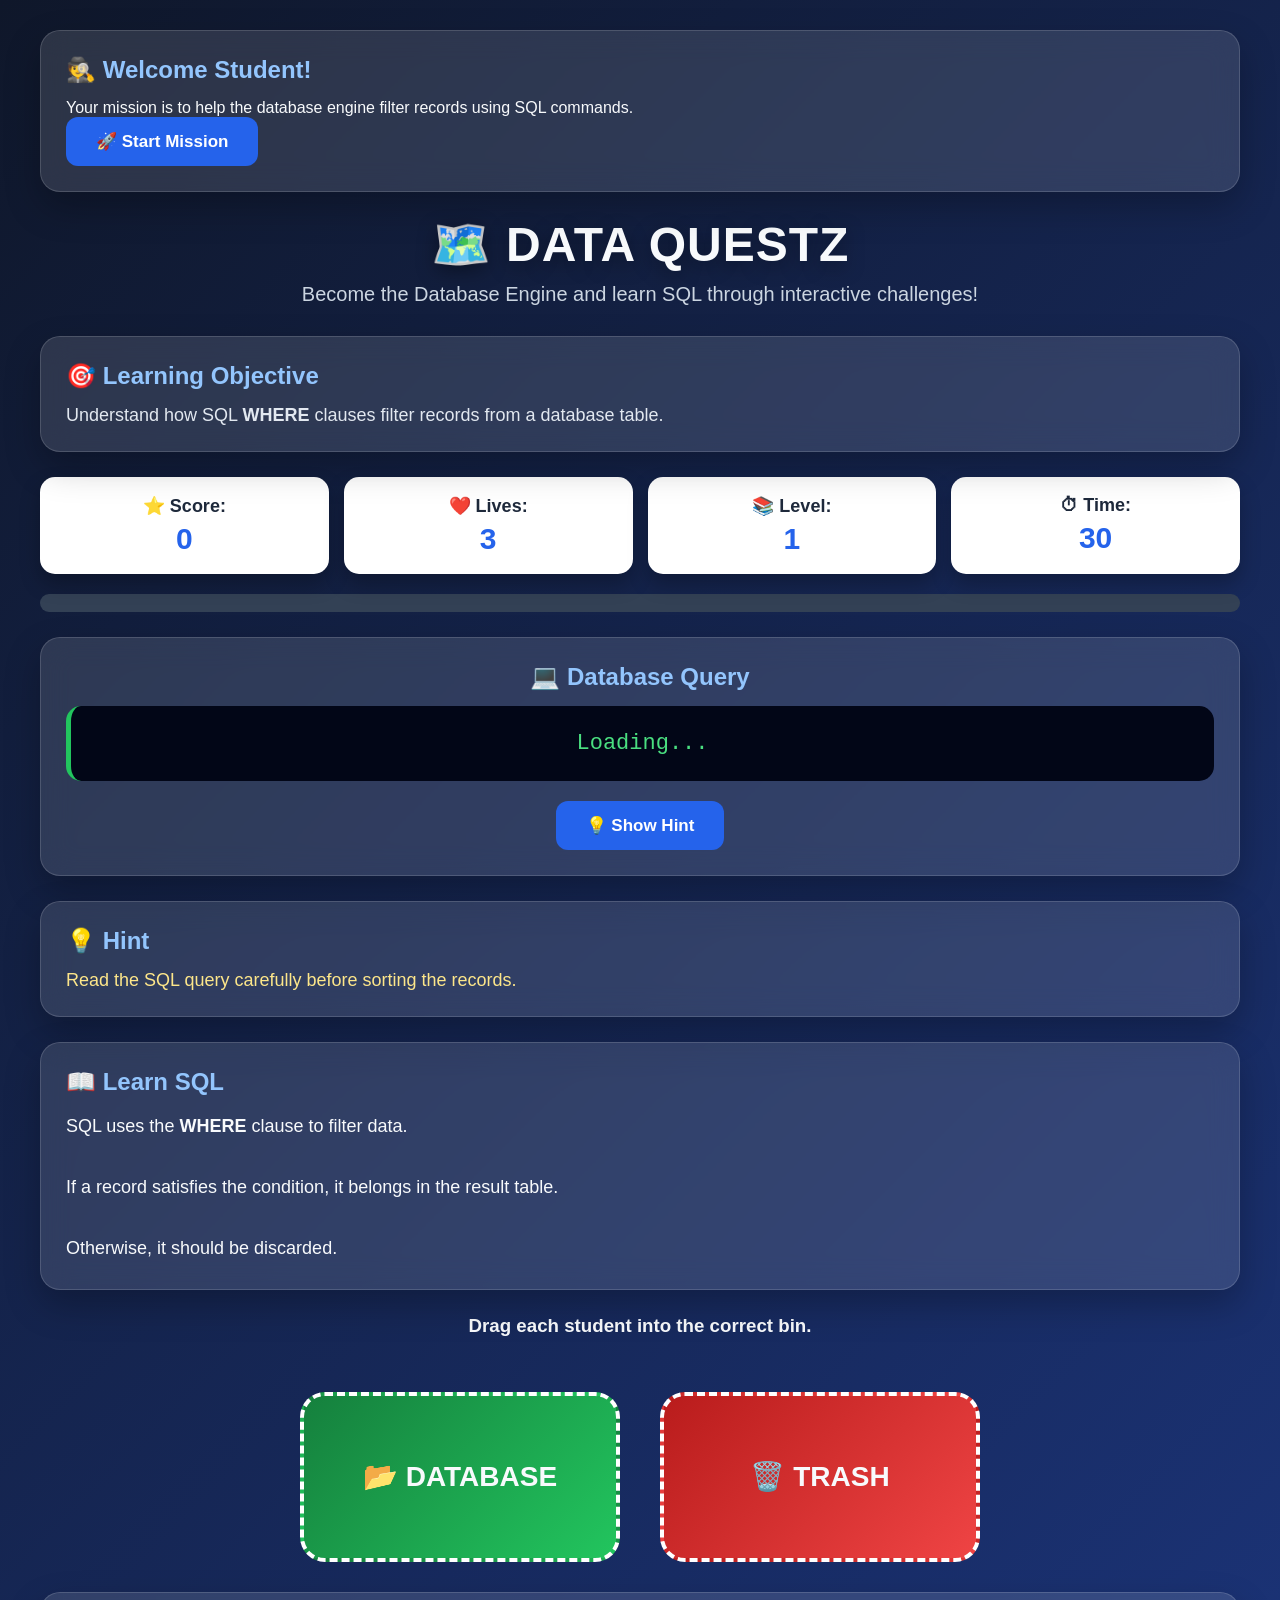
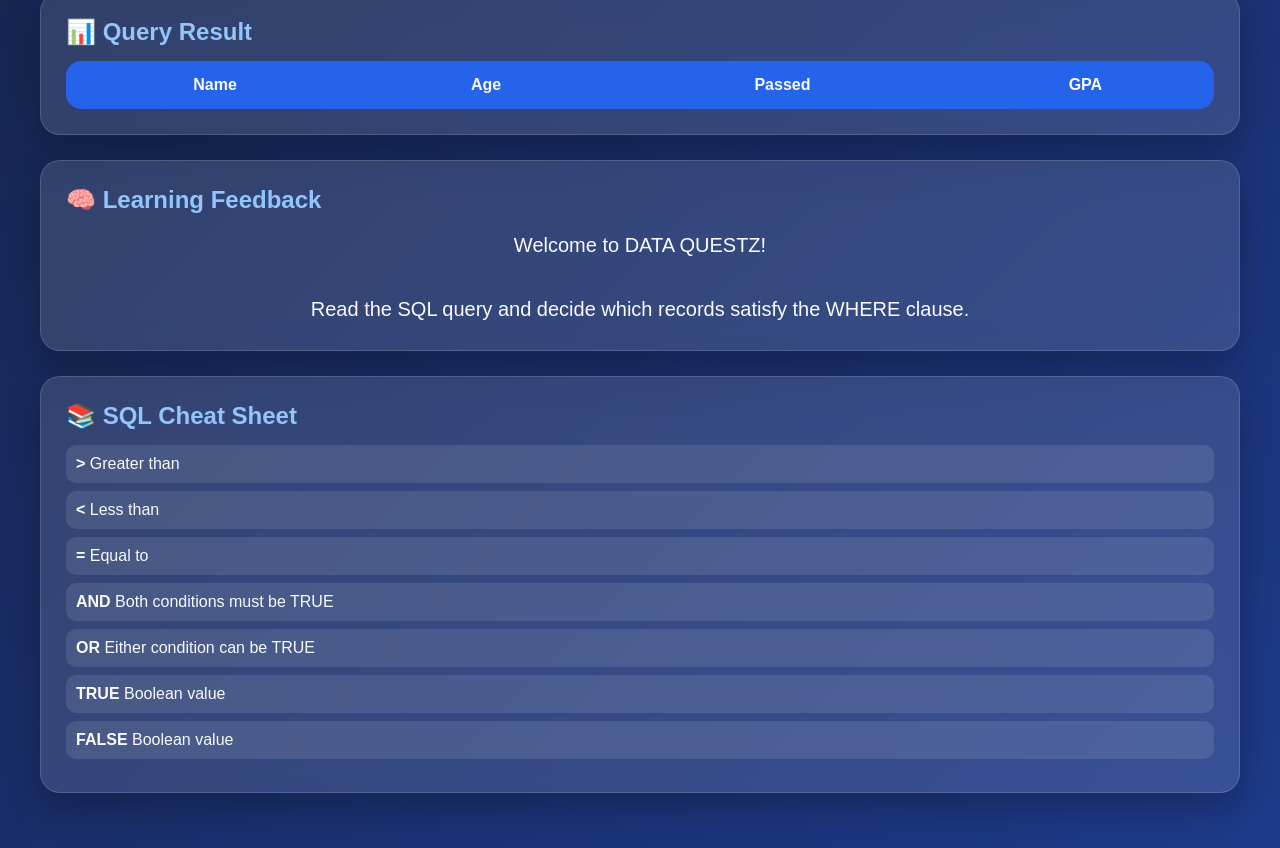
==== index.html @ f9537a40 "Initial commit - DATA QUESTZ" ====
<!DOCTYPE html>
<html lang="en">

<head>

    <meta charset="UTF-8">
    <meta name="viewport" content="width=device-width, initial-scale=1.0">

    <title>DATA QUESTZ</title>

    <link rel="stylesheet" href="style.css">

</head>

<body>

<div class="game-container">

    <section class="start-screen" id="start-screen">

    <h2>🕵️ Welcome Student!</h2>

    <p>
        Your mission is to help the database engine
        filter records using SQL commands.
    </p>

    <button id="start-btn">
        🚀 Start Mission
    </button>

</section>

    <!-- HEADER -->

    <header>

        <h1>🗺️ DATA QUESTZ</h1>

        <p>
            Become the Database Engine and learn SQL through interactive challenges!
        </p>

    </header>


    <!-- LEARNING OBJECTIVE -->

    <section class="objective">

        <h2>🎯 Learning Objective</h2>

        <p>
            Understand how SQL <strong>WHERE</strong> clauses filter records from a database table.
        </p>

    </section>


    <!-- STATUS BAR -->

    <div class="status-bar">

        <div>
            ⭐ Score:
            <span id="score">0</span>
        </div>

        <div>
            ❤️ Lives:
            <span id="lives">3</span>
        </div>

        <div>
            📚 Level:
            <span id="level">1</span>
        </div>

        <div>
            ⏱ Time:
            <span id="timer">30</span>
        </div>

    </div>


    <!-- PROGRESS BAR -->

    <div class="progress">

        <div id="progress-bar"></div>

    </div>


    <!-- SQL MISSION -->

    <section class="mission">

        <h2>💻 Database Query</h2>

        <div id="query">

            Loading...

        </div>

        <button id="hint-btn">

            💡 Show Hint

        </button>

    </section>


    <!-- HINT PANEL -->

    <section class="hint-panel">

        <h2>💡 Hint</h2>

        <div id="hint-text">

            Read the SQL query carefully before sorting the records.

        </div>

    </section>


    <!-- LEARNING PANEL -->

    <section class="learning-panel">

        <h2>📖 Learn SQL</h2>

        <div id="lesson">

            SQL uses the <strong>WHERE</strong> clause to filter data.

            <br><br>

            If a record satisfies the condition, it belongs in the result table.

            <br><br>

            Otherwise, it should be discarded.

        </div>

    </section>


    <!-- CARD AREA -->

    <h3 class="instruction">

        Drag each student into the correct bin.

    </h3>

    <div id="cards" class="cards">

    </div>


    <!-- DROP BINS -->

    <div class="bins">

        <div class="bin database" id="database">

            📂 DATABASE

        </div>

        <div class="bin trash" id="trash">

            🗑️ TRASH

        </div>

    </div>


    <!-- RESULT TABLE -->

    <section class="result-panel">

        <h2>📊 Query Result</h2>

        <table id="result-table">

            <thead>

                <tr>

                    <th>Name</th>

                    <th>Age</th>

                    <th>Passed</th>

                    <th>GPA</th>

                </tr>

            </thead>

            <tbody>

            </tbody>

        </table>

    </section>


    <!-- LEARNING FEEDBACK -->

    <section class="feedback-panel">

        <h2>🧠 Learning Feedback</h2>

        <div id="message">

            Welcome to DATA QUESTZ!

            <br><br>

            Read the SQL query and decide which records satisfy the WHERE clause.

        </div>

    </section>


    <!-- SQL CHEAT SHEET -->

    <section class="cheatsheet">

        <h2>📚 SQL Cheat Sheet</h2>

        <ul>

            <li><strong>></strong> Greater than</li>

            <li><strong><</strong> Less than</li>

            <li><strong>=</strong> Equal to</li>

            <li><strong>AND</strong> Both conditions must be TRUE</li>

            <li><strong>OR</strong> Either condition can be TRUE</li>

            <li><strong>TRUE</strong> Boolean value</li>

            <li><strong>FALSE</strong> Boolean value</li>

        </ul>

    </section>


    <!-- NEXT LEVEL BUTTON -->

    <button id="next-btn">

        ▶ Next Mission

    </button>

    <!-- RESTART BUTTON -->

    <button id="restart-btn">

    🔄 Restart Game

</button>

</div>


<script src="data.js"></script>
<script src="questions.js"></script>
<script src="script.js"></script>

</body>

</html>
---- style.css ----
/* ===================================
   DATA QUESTZ - COMPETITION EDITION
=================================== */


/* ---------- VARIABLES ---------- */

:root{

    --bg-dark:#0f172a;
    --bg-blue:#1e3a8a;

    --primary:#2563eb;
    --secondary:#22c55e;
    --danger:#ef4444;

    --card:#ffffff;

    --text-dark:#1e293b;
    --text-light:#f8fafc;

    --glass:rgba(255,255,255,0.12);

}



/* ---------- RESET ---------- */


*{

    margin:0;
    padding:0;
    box-sizing:border-box;
    font-family:"Segoe UI",Arial,sans-serif;

}



body{


    min-height:100vh;

    background:

    linear-gradient(
        135deg,
        var(--bg-dark),
        var(--bg-blue)
    );


    color:var(--text-light);

    padding:30px;


}



/* ---------- MAIN CONTAINER ---------- */


.game-container{


    max-width:1200px;

    margin:auto;

}



/* ---------- HEADER ---------- */


header{


    text-align:center;

    margin-bottom:30px;


}


header h1{


    font-size:48px;

    letter-spacing:1px;

    text-shadow:

    0 5px 20px rgba(0,0,0,.4);


}



header p{


    color:#cbd5e1;

    font-size:20px;

    margin-top:10px;


}



/* ---------- GENERAL SECTION ---------- */


section{


    background:var(--glass);

    backdrop-filter:blur(15px);

    border:

    1px solid rgba(255,255,255,.15);


    border-radius:20px;

    padding:25px;

    margin-bottom:25px;


    box-shadow:

    0 15px 35px rgba(0,0,0,.25);


}



section h2{


    margin-bottom:15px;

    color:#93c5fd;


}



/* ---------- OBJECTIVE ---------- */


.objective p{


    font-size:18px;

    color:#e2e8f0;


}



/* ---------- STATUS ---------- */


.status-bar{


    display:grid;

    grid-template-columns:

    repeat(4,1fr);


    gap:15px;

    margin-bottom:20px;


}



.status-bar div{


    background:white;

    color:var(--text-dark);

    padding:18px;

    border-radius:15px;

    text-align:center;

    font-weight:bold;

    font-size:18px;


    box-shadow:

    0 10px 20px rgba(0,0,0,.25);


}



.status-bar span{


    display:block;

    font-size:30px;

    color:var(--primary);

    margin-top:5px;


}



/* ---------- PROGRESS BAR ---------- */


.progress{


    height:18px;

    background:#334155;

    border-radius:20px;

    overflow:hidden;

    margin-bottom:25px;


}



#progress-bar{


    height:100%;

    width:0%;

    background:

    linear-gradient(
        90deg,
        #22c55e,
        #4ade80
    );


    transition:.5s;


}



/* ---------- SQL QUERY ---------- */


.mission{


    text-align:center;


}



#query{


    background:#020617;


    padding:25px;


    border-radius:15px;


    font-family:

    "Courier New",
    monospace;


    font-size:22px;


    color:#4ade80;


    border-left:

    5px solid var(--secondary);


    margin-bottom:20px;


    animation:appear .5s;


}



/* ---------- BUTTONS ---------- */


button{


    border:none;

    padding:14px 30px;

    border-radius:12px;

    cursor:pointer;

    font-size:17px;

    font-weight:bold;


    background:var(--primary);

    color:white;


    transition:.3s;


}



button:hover{


    transform:translateY(-3px);

    box-shadow:

    0 10px 20px rgba(0,0,0,.3);


}



/* ---------- HINT ---------- */


#hint-text{


    color:#fde68a;

    font-size:18px;


}



/* ---------- LEARNING PANEL ---------- */


#lesson{


    line-height:1.7;

    font-size:18px;


}



/* ---------- CARDS ---------- */


.instruction{


    text-align:center;

    margin:20px;


}



.cards{


    display:flex;

    justify-content:center;

    flex-wrap:wrap;

    gap:20px;

    margin-bottom:35px;


}



.card{


    width:220px;

    background:white;

    color:var(--text-dark);


    padding:25px;


    border-radius:20px;


    cursor:grab;


    transition:.3s;


    box-shadow:

    0 15px 25px rgba(0,0,0,.25);


}



.card:hover{


    transform:

    translateY(-10px)
    scale(1.03);


}



.card h3{


    color:var(--primary);

    margin-bottom:15px;


}



.card p{


    margin:8px 0;


}



.dragging{


    opacity:.5;


}



/* ---------- DROP ZONES ---------- */


.bins{


    display:flex;

    justify-content:center;

    gap:40px;

    margin-bottom:30px;


}



.bin{


    width:320px;

    height:170px;


    border-radius:25px;


    display:flex;

    align-items:center;

    justify-content:center;


    font-size:28px;

    font-weight:bold;


    border:

    4px dashed white;


    transition:.3s;


}



.database{


    background:

    linear-gradient(
        135deg,
        #15803d,
        #22c55e
    );


}



.trash{


    background:

    linear-gradient(
        135deg,
        #b91c1c,
        #ef4444
    );


}



.bin:hover{


    transform:scale(1.05);

}



/* ---------- RESULT TABLE ---------- */


table{


    width:100%;

    border-collapse:collapse;

    overflow:hidden;

    border-radius:15px;


}



th{


    background:#2563eb;

    padding:15px;


}



td{


    background:white;

    color:#111827;

    padding:12px;

    text-align:center;


}



tr:nth-child(even) td{


    background:#e2e8f0;


}



/* ---------- FEEDBACK ---------- */


#message{


    text-align:center;

    font-size:20px;

    line-height:1.6;


}



/* ---------- CHEAT SHEET ---------- */


.cheatsheet ul{


    list-style:none;


}



.cheatsheet li{


    background:rgba(255,255,255,.1);

    padding:10px;

    margin:8px 0;

    border-radius:10px;


}



/* ---------- NEXT BUTTON ---------- */


#next-btn{


    display:block;

    margin:30px auto;


}



/* ---------- ANIMATION ---------- */


@keyframes appear{


    from{

        opacity:0;

        transform:translateY(-20px);

    }


    to{

        opacity:1;

        transform:translateY(0);

    }


}



/* ---------- MOBILE ---------- */


@media(max-width:800px){


.status-bar{

    grid-template-columns:1fr 1fr;

}


.bins{

    flex-direction:column;

    align-items:center;

}


.bin{

    width:90%;

}

/* START SCREEN */

.start-screen{

    text-align:center;

    padding:40px;

}


.start-screen p{

    font-size:20px;

    line-height:1.6;

    margin-bottom:25px;

}



#start-btn{

    background:#22c55e;

    font-size:22px;

    padding:18px 50px;

}



#restart-btn{

    display:none;

    margin:20px auto;

    background:#ef4444;

}


}
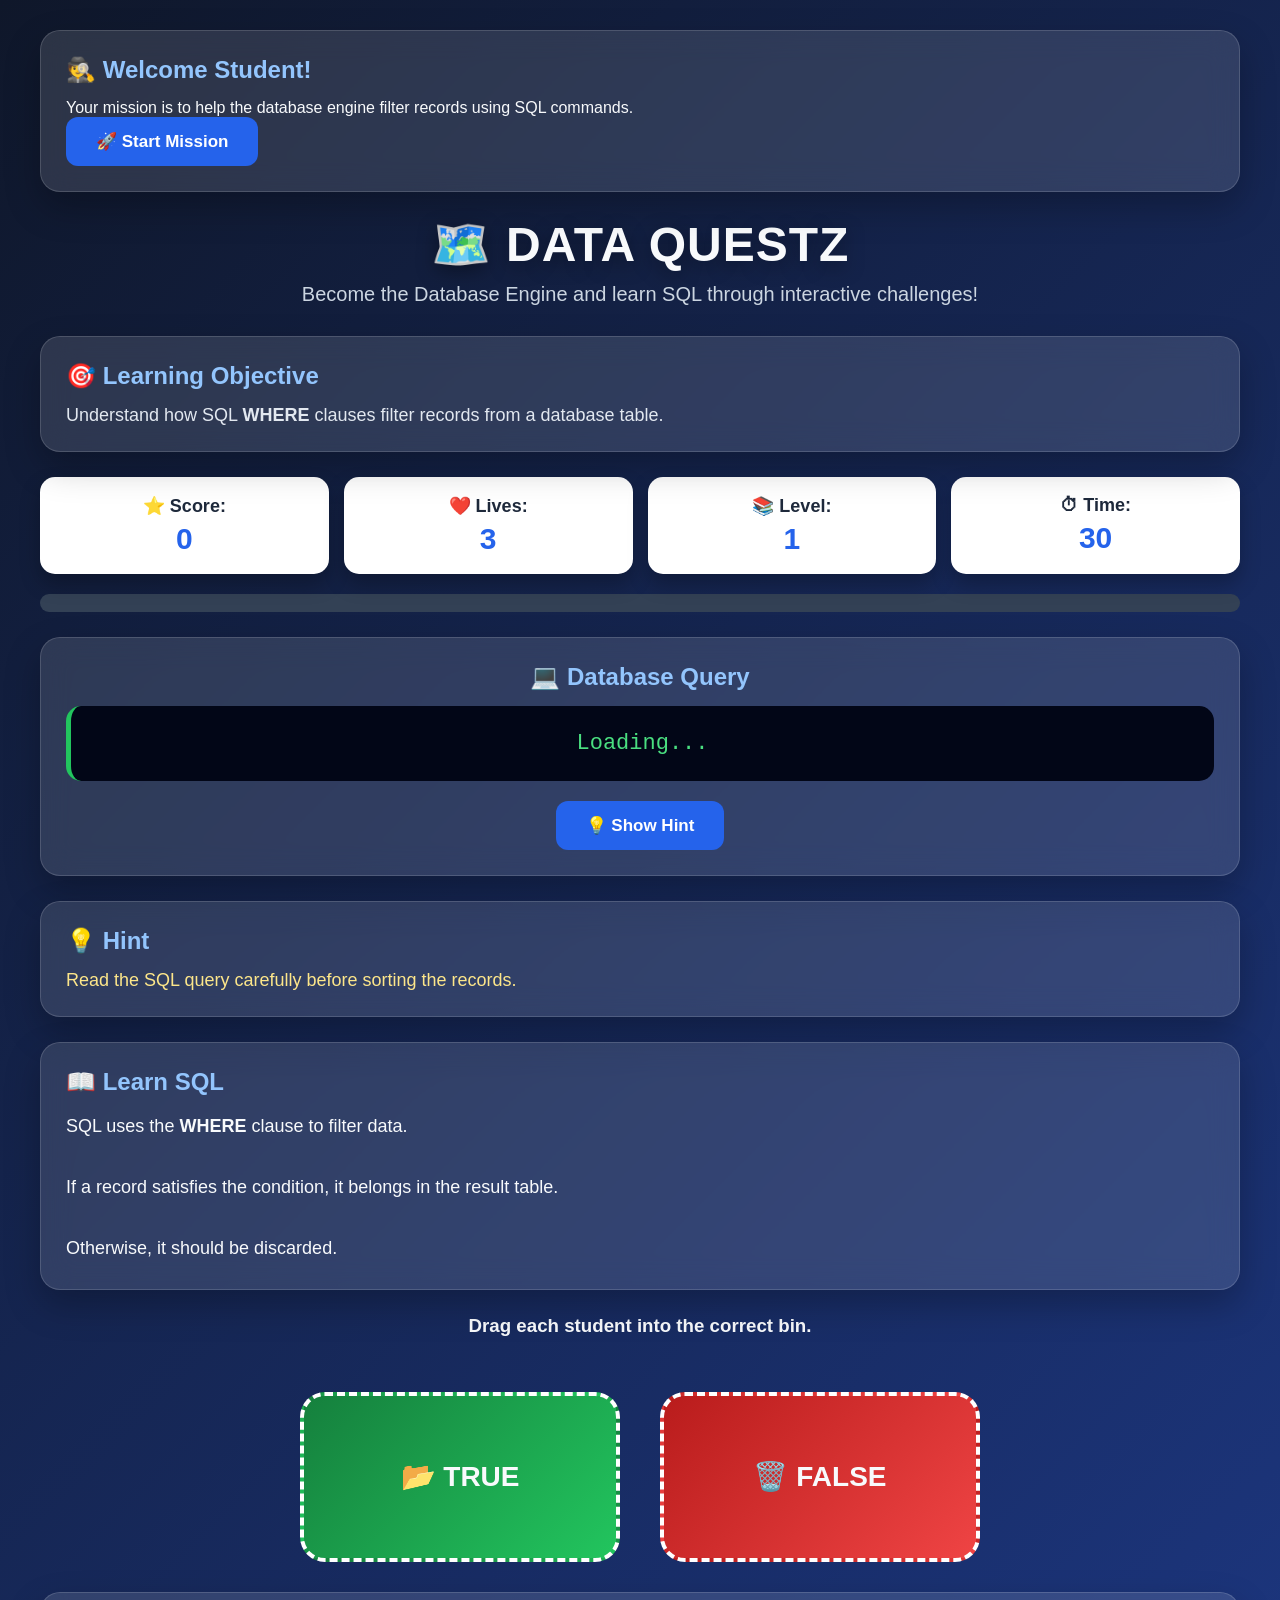
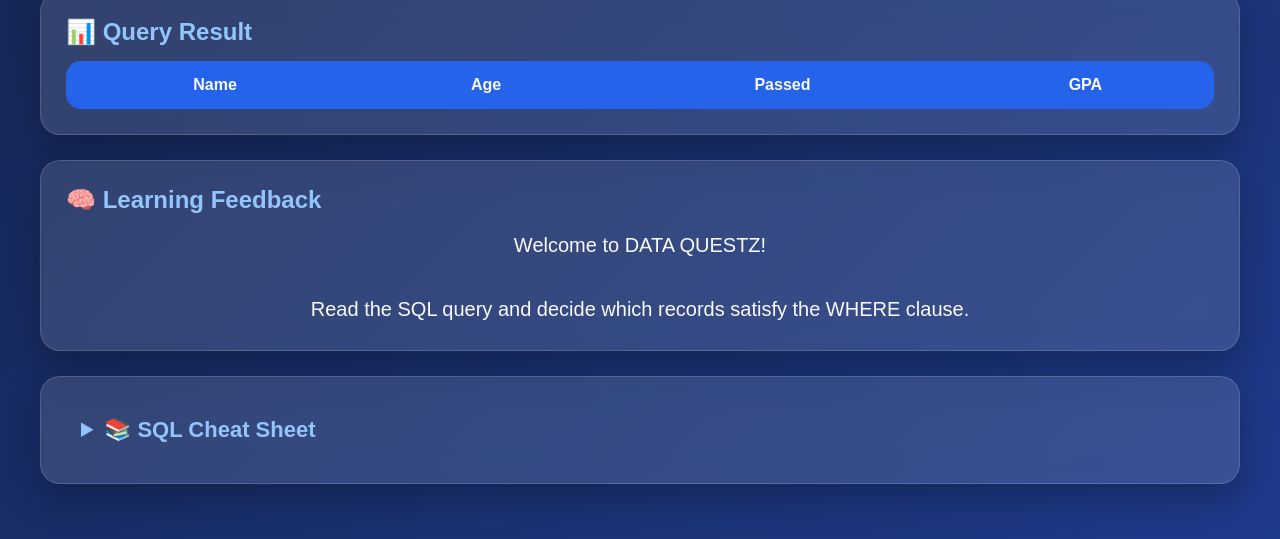
==== commit 94ea287d: "OK CHANGE" ====
--- a/index.html
+++ b/index.html
@@ -171,13 +171,13 @@
 
         <div class="bin database" id="database">
 
-            📂 DATABASE
+            📂 TRUE
 
         </div>
 
         <div class="bin trash" id="trash">
 
-            🗑️ TRASH
+            🗑️ FALSE
 
         </div>
 
@@ -238,29 +238,68 @@
 
     <!-- SQL CHEAT SHEET -->
 
-    <section class="cheatsheet">
-
-        <h2>📚 SQL Cheat Sheet</h2>
-
-        <ul>
-
-            <li><strong>></strong> Greater than</li>
-
-            <li><strong><</strong> Less than</li>
-
-            <li><strong>=</strong> Equal to</li>
-
-            <li><strong>AND</strong> Both conditions must be TRUE</li>
-
-            <li><strong>OR</strong> Either condition can be TRUE</li>
-
-            <li><strong>TRUE</strong> Boolean value</li>
-
-            <li><strong>FALSE</strong> Boolean value</li>
-
-        </ul>
-
-    </section>
+<section class="cheatsheet">
+
+    <details class="cheat-dropdown">
+
+        <summary>
+            📚 SQL Cheat Sheet
+        </summary>
+
+        <div class="cheat-content">
+
+            <h3>Comparison Operators</h3>
+
+            <ul>
+
+                <li><strong>></strong> Greater than</li>
+
+                <li><strong><</strong> Less than</li>
+
+                <li><strong>=</strong> Equal to</li>
+
+                <li><strong>>=</strong> Greater than or equal</li>
+
+                <li><strong><=</strong> Less than or equal</li>
+
+            </ul>
+
+            <h3>Logical Operators</h3>
+
+            <ul>
+
+                <li><strong>AND</strong> Both conditions must be TRUE</li>
+
+                <li><strong>OR</strong> Either condition can be TRUE</li>
+
+                <li><strong>NOT</strong> Reverses a condition</li>
+
+            </ul>
+
+            <h3>Boolean Values</h3>
+
+            <ul>
+
+                <li><strong>TRUE</strong> Condition is satisfied</li>
+
+                <li><strong>FALSE</strong> Condition is not satisfied</li>
+
+            </ul>
+
+            <h3>Example</h3>
+
+            <pre>
+SELECT *
+FROM Students
+WHERE Age > 20
+AND Passed = TRUE;
+            </pre>
+
+        </div>
+
+    </details>
+
+</section>
 
 
     <!-- NEXT LEVEL BUTTON -->
--- a/style.css
+++ b/style.css
@@ -695,42 +695,55 @@
 /* ---------- CHEAT SHEET ---------- */
 
 
-.cheatsheet ul{
-
+.cheat-dropdown summary{
+
+    cursor:pointer;
+
+    font-size:22px;
+
+    font-weight:bold;
+
+    color:#93c5fd;
+
+    padding:15px;
+
+}
+
+
+
+.cheat-content{
+
+    margin-top:15px;
+
+}
+
+
+
+.cheat-content li{
 
     list-style:none;
 
-
-}
-
-
-
-.cheatsheet li{
-
-
     background:rgba(255,255,255,.1);
 
-    padding:10px;
+    padding:12px;
 
     margin:8px 0;
 
     border-radius:10px;
 
-
-}
-
-
-
-/* ---------- NEXT BUTTON ---------- */
-
-
-#next-btn{
-
-
-    display:block;
-
-    margin:30px auto;
-
+}
+
+
+
+pre{
+
+    background:#020617;
+
+    padding:15px;
+
+    border-radius:12px;
+
+    color:#4ade80;
 
 }
 
@@ -837,5 +850,59 @@
 
 }
 
-
+/* ---------- CHEAT SHEET DROPDOWN ---------- */
+
+.cheatsheet details {
+    border-radius: 12px;
+    transition: background 0.3s ease;
+}
+
+.cheatsheet summary {
+    font-size: 24px;
+    font-weight: bold;
+    color: #93c5fd;
+    cursor: pointer;
+    list-style: none; /* Removes default arrow */
+    display: flex;
+    justify-content: space-between;
+    align-items: center;
+    user-select: none;
+}
+
+/* Custom dropdown indicator */
+.cheatsheet summary::-webkit-details-marker {
+    display: none;
+}
+
+.cheatsheet summary::after {
+    content: "▼";
+    font-size: 16px;
+    color: #93c5fd;
+    transition: transform 0.3s ease;
+}
+
+/* Rotate arrow when open */
+.cheatsheet details[open] summary::after {
+    transform: rotate(-180deg);
+}
+
+.cheatsheet ul {
+    list-style: none;
+    margin-top: 15px;
+    padding-top: 10px;
+    border-top: 1px solid rgba(255, 255, 255, 0.15);
+}
+
+.cheatsheet li {
+    background: rgba(255, 255, 255, .1);
+    padding: 12px 15px;
+    margin: 8px 0;
+    border-radius: 10px;
+    font-size: 16px;
+    transition: background 0.2s ease;
+}
+
+.cheatsheet li:hover {
+    background: rgba(255, 255, 255, 0.2);
+}
 }
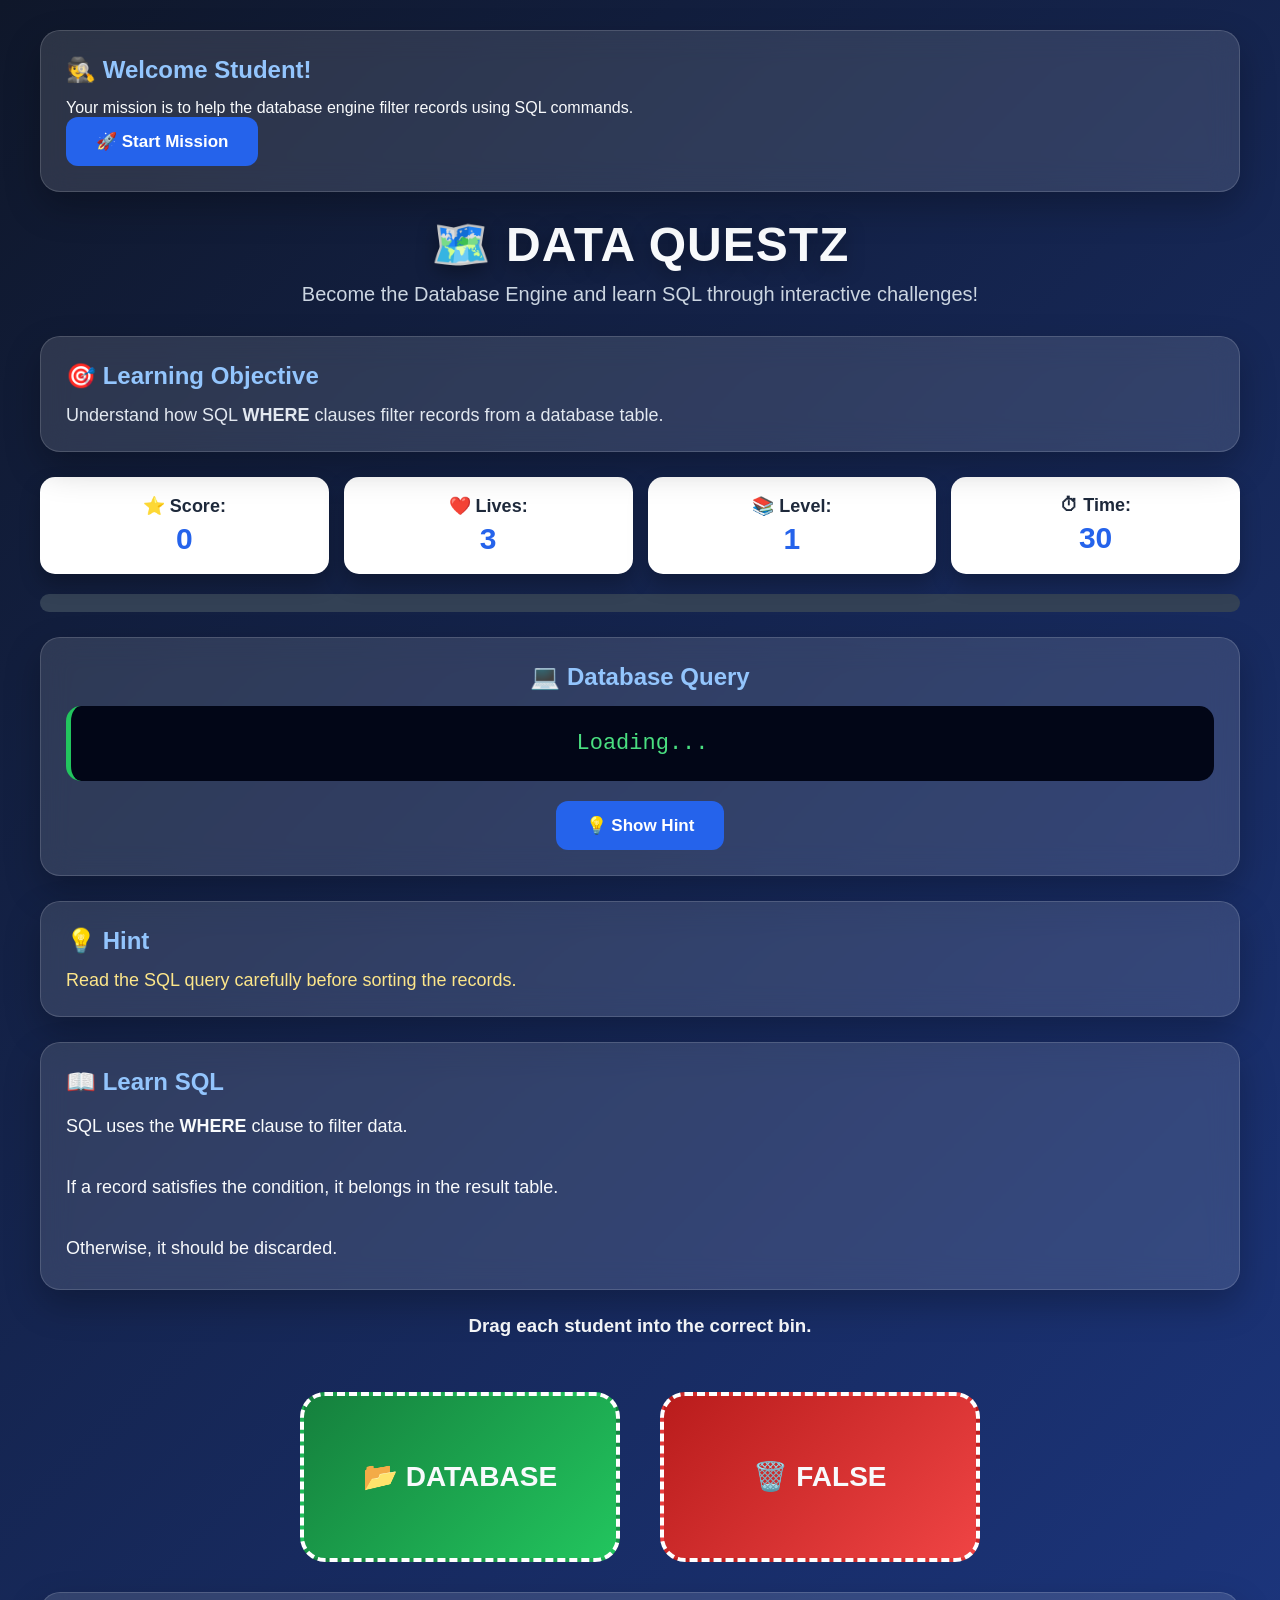
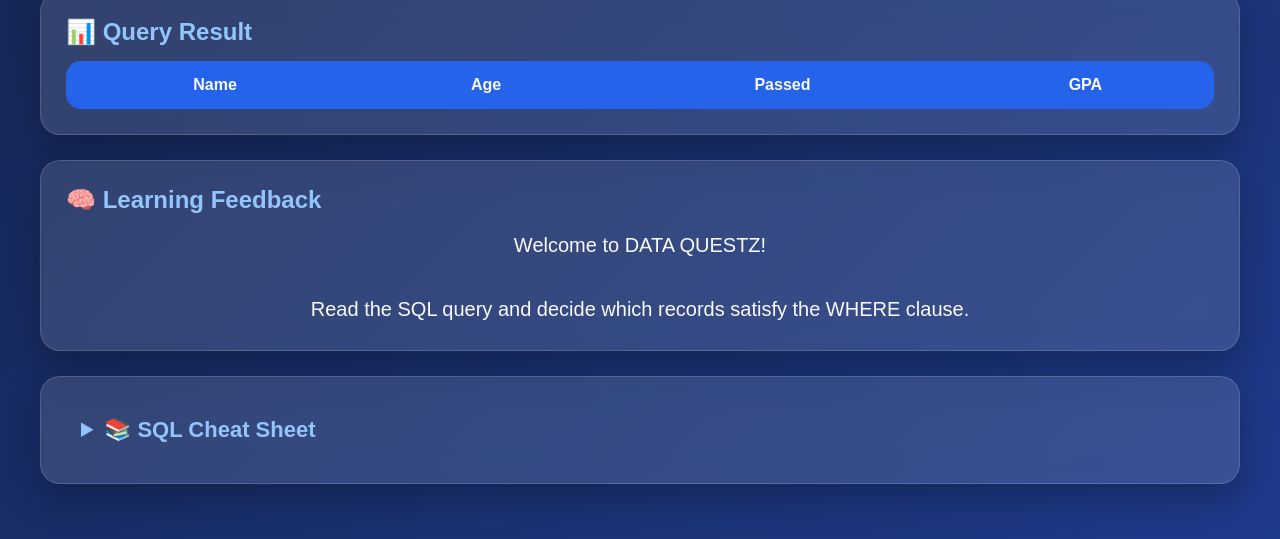
==== commit f864fc61: "Minor change" ====
--- a/index.html
+++ b/index.html
@@ -171,7 +171,7 @@
 
         <div class="bin database" id="database">
 
-            📂 TRUE
+            📂 DATABASE
 
         </div>
 
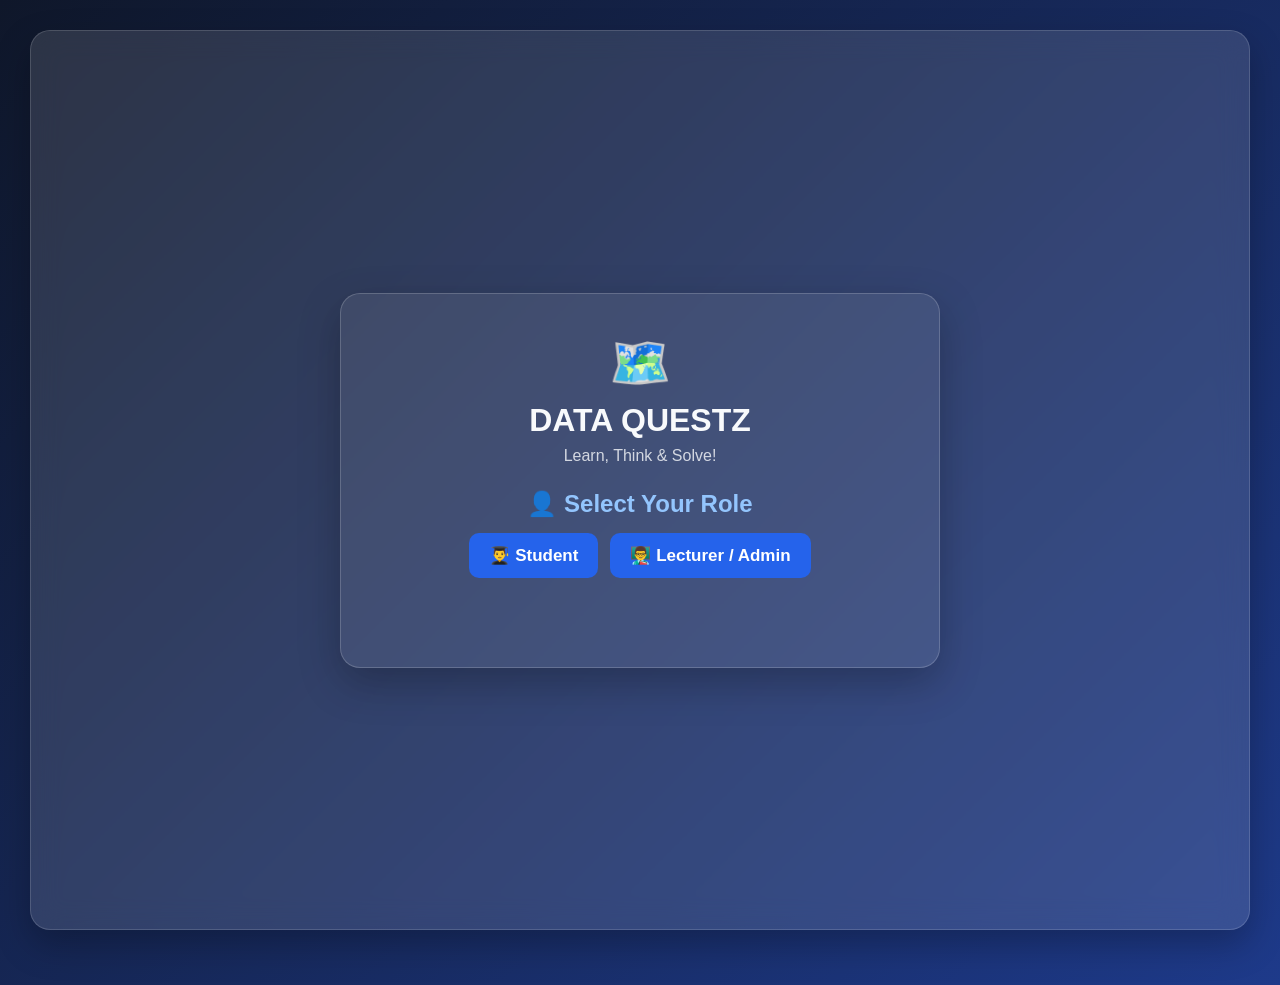
==== commit 7668e1f6: ""Message Commit Updated"" ====
--- a/index.html
+++ b/index.html
@@ -4,326 +4,990 @@
 <head>
 
     <meta charset="UTF-8">
-    <meta name="viewport" content="width=device-width, initial-scale=1.0">
+
+    <meta
+        name="viewport"
+        content="width=device-width, initial-scale=1.0"
+    >
 
     <title>DATA QUESTZ</title>
 
-    <link rel="stylesheet" href="style.css">
+    <link
+        rel="stylesheet"
+        href="style.css"
+    >
 
 </head>
 
+
 <body>
 
-<div class="game-container">
-
-    <section class="start-screen" id="start-screen">
-
-    <h2>🕵️ Welcome Student!</h2>
-
-    <p>
-        Your mission is to help the database engine
-        filter records using SQL commands.
-    </p>
-
-    <button id="start-btn">
-        🚀 Start Mission
-    </button>
-
-</section>
-
-    <!-- HEADER -->
-
-    <header>
-
-        <h1>🗺️ DATA QUESTZ</h1>
-
-        <p>
-            Become the Database Engine and learn SQL through interactive challenges!
-        </p>
-
-    </header>
-
-
-    <!-- LEARNING OBJECTIVE -->
-
-    <section class="objective">
-
-        <h2>🎯 Learning Objective</h2>
-
-        <p>
-            Understand how SQL <strong>WHERE</strong> clauses filter records from a database table.
-        </p>
-
-    </section>
-
-
-    <!-- STATUS BAR -->
-
-    <div class="status-bar">
-
-        <div>
-            ⭐ Score:
-            <span id="score">0</span>
+    <div class="game-container">
+
+
+        <!-- =====================================================
+             START SCREEN
+        ====================================================== -->
+
+        <section
+            class="start-screen"
+            id="start-screen"
+        >
+
+            <h2>
+                🕵️ Welcome Student!
+            </h2>
+
+            <p>
+                Your mission is to solve challenges
+                by dragging answers into the correct zone.
+            </p>
+
+            <div class="start-buttons">
+
+                <button
+                    id="start-btn"
+                    type="button"
+                >
+                    🚀 Start Mission
+                </button>
+
+
+                <!-- Kept temporarily for script.js compatibility -->
+
+                <button
+                    id="add-question-btn"
+                    class="add-question-btn"
+                    type="button"
+                    style="display: none;"
+                >
+                    ➕ Create Question
+                </button>
+
+
+                <!-- Kept temporarily for script.js compatibility -->
+
+                <button
+                    id="manage-question-btn"
+                    class="manage-question-btn"
+                    type="button"
+                    style="display: none;"
+                >
+                    🗂️ Manage Questions
+                </button>
+
+
+                <button
+                    id="logout-btn"
+                    class="logout-btn"
+                    type="button"
+                >
+                    🚪 Logout
+                </button>
+
+            </div>
+
+        </section>
+
+
+
+        <!-- =====================================================
+             DATA QUESTZ INTRO
+        ====================================================== -->
+
+        <header class="intro-header">
+
+            <h1>
+                🗺️ DATA QUESTZ
+            </h1>
+
+            <p>
+                Learn, think and solve challenges
+                through interactive drag-and-drop missions.
+            </p>
+
+        </header>
+
+
+
+        <!-- =====================================================
+             LEARNING OBJECTIVE
+        ====================================================== -->
+
+        <section class="objective">
+
+            <h2>
+                🎯 Learning Objective
+            </h2>
+
+            <p id="objective-text">
+                Understand concepts by identifying
+                the correct answers through
+                interactive challenges.
+            </p>
+
+        </section>
+
+
+
+        <!-- =====================================================
+             HOW TO PLAY
+        ====================================================== -->
+
+        <section
+            class="how-to-play"
+            id="how-to-play"
+        >
+
+            <h2>
+                ❓ How to Play
+            </h2>
+
+            <ul>
+
+                <li>
+                    🎯 Drag the answer into the correct zone.
+                </li>
+
+                <li>
+                    🟢 Green = correct answer.
+                </li>
+
+                <li>
+                    🔴 Red = incorrect answer.
+                </li>
+
+                <li>
+                    💡 Use hints when you need help.
+                </li>
+
+            </ul>
+
+        </section>
+
+
+
+        <!-- =====================================================
+             GAME INTERFACE
+        ====================================================== -->
+
+        <main
+            id="game-interface"
+            class="game-interface"
+        >
+
+
+            <!-- =================================================
+                 STATUS BAR
+            ================================================== -->
+
+            <div class="status-bar">
+
+                <div>
+                    ⭐ Score:
+                    <span id="score">0</span>
+                </div>
+
+                <div>
+                    ❤️ Lives:
+                    <span id="lives">3</span>
+                </div>
+
+                <div>
+                    📚 Level:
+                    <span id="level">1</span>
+                </div>
+
+                <div>
+                    ⏱ Time:
+                    <span id="timer">30</span>
+                </div>
+
+            </div>
+
+
+
+            <!-- =================================================
+                 PROGRESS
+            ================================================== -->
+
+            <div class="progress">
+
+                <div id="progress-bar"></div>
+
+            </div>
+
+
+
+            <!-- =================================================
+                 QUESTION
+            ================================================== -->
+
+            <section class="mission">
+
+                <h2>
+                    ❓ Question
+                </h2>
+
+                <div id="query">
+                    Start the mission to begin.
+                </div>
+
+                <div
+                    id="question-image-display"
+                    class="question-image-display"
+                ></div>
+
+            </section>
+
+
+
+            <!-- =================================================
+                 HINT
+            ================================================== -->
+
+            <section
+                class="hint-box"
+                id="hint-panel"
+            >
+
+                <h2 id="hint-title">
+                    💡 Need Help?
+                </h2>
+
+                <p id="hint-instruction">
+                    Press the hint button when you need help.
+                </p>
+
+                <div
+                    id="hint-text"
+                    style="display: none;"
+                >
+                    Drag an answer into the correct zone.
+                </div>
+
+                <button
+                    id="hint-btn"
+                    type="button"
+                >
+                    💡 Show Hint
+                </button>
+
+            </section>
+
+
+
+            <!-- =================================================
+                 LEARNING
+            ================================================== -->
+
+            <section class="learning-panel">
+
+                <h2>
+                    📖 Learn
+                </h2>
+
+                <div id="lesson">
+                    Read the question carefully
+                    and think before answering.
+                </div>
+
+            </section>
+
+
+
+            <!-- =================================================
+                 ANSWER INSTRUCTION
+            ================================================== -->
+
+            <h3
+                class="instruction"
+                id="answer-instruction"
+            >
+                Drag each answer into the correct zone.
+            </h3>
+
+
+
+            <!-- =================================================
+                 ANSWER CARDS
+            ================================================== -->
+
+            <div
+                id="cards"
+                class="cards"
+            ></div>
+
+
+
+            <!-- =================================================
+                 DROP ZONES
+            ================================================== -->
+
+            <div class="bins">
+
+                <div
+                    class="bin database"
+                    id="database"
+                >
+                    🟢 CORRECT
+                </div>
+
+                <div
+                    class="bin trash"
+                    id="trash"
+                >
+                    🔴 WRONG
+                </div>
+
+            </div>
+
+
+
+            <!-- =================================================
+                 SQL RESULT TABLE
+            ================================================== -->
+
+            <section
+                class="result-panel"
+                id="result-panel"
+            >
+
+                <h2>
+                    📊 Query Result
+                </h2>
+
+                <table id="result-table">
+
+                    <thead>
+
+                        <tr>
+
+                            <th>Name</th>
+                            <th>Age</th>
+                            <th>Passed</th>
+                            <th>GPA</th>
+
+                        </tr>
+
+                    </thead>
+
+                    <tbody></tbody>
+
+                </table>
+
+            </section>
+
+
+
+            <!-- =================================================
+                 FEEDBACK
+            ================================================== -->
+
+            <section
+                class="feedback-panel"
+                id="feedback-panel"
+            >
+
+                <h2>
+                    🧠 Learning Feedback
+                </h2>
+
+                <div id="message">
+                    Welcome to DATA QUESTZ!
+                </div>
+
+            </section>
+
+
+            <!-- =================================================
+                 CHEAT SHEET
+            ================================================== -->
+
+            <details class="cheatsheet">
+
+                <summary>
+                    📚 Quick Reference
+                </summary>
+
+
+                <h3>
+                    Comparison Operators
+                </h3>
+
+                <div class="cheat-item">
+                    <strong>&gt;</strong>
+                    Greater than
+                </div>
+
+                <div class="cheat-item">
+                    <strong>&lt;</strong>
+                    Less than
+                </div>
+
+                <div class="cheat-item">
+                    <strong>=</strong>
+                    Equal to
+                </div>
+
+                <div class="cheat-item">
+                    <strong>&gt;=</strong>
+                    Greater than or equal
+                </div>
+
+                <div class="cheat-item">
+                    <strong>&lt;=</strong>
+                    Less than or equal
+                </div>
+
+
+                <h3>
+                    Logical Operators
+                </h3>
+
+                <div class="cheat-item">
+                    <strong>AND</strong>
+                    Both conditions must be TRUE
+                </div>
+
+                <div class="cheat-item">
+                    <strong>OR</strong>
+                    Either condition can be TRUE
+                </div>
+
+                <div class="cheat-item">
+                    <strong>NOT</strong>
+                    Reverses a condition
+                </div>
+
+
+                <h3>
+                    Boolean Values
+                </h3>
+
+                <div class="cheat-item">
+                    <strong>TRUE</strong>
+                    Condition is satisfied
+                </div>
+
+                <div class="cheat-item">
+                    <strong>FALSE</strong>
+                    Condition is not satisfied
+                </div>
+
+
+                <h3>
+                    Example
+                </h3>
+
+                <div class="sql-example">
+
+                    SELECT *<br>
+                    FROM Students<br>
+                    WHERE Age &gt; 20<br>
+                    AND Passed = TRUE;
+
+                </div>
+
+            </details>
+
+
+
+            <!-- =================================================
+                 NEXT MISSION
+            ================================================== -->
+
+            <button
+                id="next-btn"
+                type="button"
+            >
+                ▶ Next Mission
+            </button>
+
+
+
+            <!-- =================================================
+                 RESTART GAME
+            ================================================== -->
+
+            <button
+                id="restart-btn"
+                type="button"
+            >
+                🔄 Restart Game
+            </button>
+
+        </main>
+
+
+
+        <!-- =====================================================
+             FINISH GAME SCREEN
+        ====================================================== -->
+
+        <section
+            id="finish-screen"
+            class="finish-screen"
+        >
+
+            <div class="finish-content">
+
+                <div class="finish-trophy">
+                    🏆
+                </div>
+
+                <h2>
+                    DATA QUESTZ MASTER!
+                </h2>
+
+                <p class="finish-message">
+                    Congratulations! You completed all missions.
+                </p>
+
+
+                <div class="finish-stat">
+
+                    <span class="finish-stat-label">
+                        🎯 Final Score
+                    </span>
+
+                    <strong id="final-score">
+                        0
+                    </strong>
+
+                </div>
+
+
+                <div class="finish-stat">
+
+                    <span class="finish-stat-label">
+                        📚 Missions Completed
+                    </span>
+
+                    <strong id="missions-completed">
+                        0 / 0
+                    </strong>
+
+                </div>
+
+
+                <div class="finish-performance">
+
+                    <p>
+                        ⭐ Your Performance
+                    </p>
+
+                    <div id="performance-stars">
+                        ⭐⭐⭐⭐⭐
+                    </div>
+
+                </div>
+
+
+                <div class="finish-buttons">
+
+                    <button
+                        id="finish-play-again-btn"
+                        type="button"
+                    >
+                        🔄 Play Again
+                    </button>
+
+                    <button
+                        id="finish-main-menu-btn"
+                        type="button"
+                    >
+                        🏠 Main Menu
+                    </button>
+
+                </div>
+
+            </div>
+
+        </section>
+
+
+
+        <!-- =====================================================
+             CREATE QUESTION MODAL
+        ====================================================== -->
+
+        <div
+            id="question-modal"
+            class="question-modal"
+        >
+
+            <div class="question-creator">
+
+
+                <button
+                    id="close-question-btn"
+                    class="close-question-btn"
+                    type="button"
+                >
+                    ✕
+                </button>
+
+
+                <div class="creator-header">
+
+                    <h2>
+                        ➕ Create New Question
+                    </h2>
+
+                    <p>
+                        Build your own interactive
+                        DATA QUESTZ challenge.
+                    </p>
+
+                </div>
+
+
+
+                <!-- QUESTION -->
+
+                <div class="creator-section">
+
+                    <label for="question-text">
+                        ❓ Question
+                    </label>
+
+                    <textarea
+                        id="question-text"
+                        placeholder="What is in your mind?"
+                    ></textarea>
+
+                </div>
+
+
+
+                <!-- ANSWER MODE -->
+
+                <div class="creator-section">
+
+                    <label for="answer-mode">
+                        🎮 Answer Mode
+                    </label>
+
+                    <select id="answer-mode">
+
+                        <option value="single">
+                            One Correct Answer
+                        </option>
+
+                        <option value="multiple">
+                            Multiple Correct Answers
+                        </option>
+
+                        <option value="true-false">
+                            True / False
+                        </option>
+
+                    </select>
+
+                    <p class="field-description">
+                        Students will always answer
+                        by dragging the answer cards.
+                    </p>
+
+                </div>
+
+
+
+                <!-- ANSWER BUILDER -->
+
+                <div
+                    id="answer-builder"
+                    class="answer-section"
+                >
+
+                    <div class="section-title">
+
+                        <h3>
+                            📝 Answers
+                        </h3>
+
+                        <p id="answer-mode-description">
+                            Add as many answers as you want
+                            and mark one as correct.
+                        </p>
+
+                    </div>
+
+                    <div id="answer-list"></div>
+
+
+                    <button
+                        id="add-answer-btn"
+                        type="button"
+                        class="add-answer-btn"
+                    >
+                        ➕ Add Answer
+                    </button>
+
+                </div>
+
+
+
+                <!-- TRUE / FALSE -->
+
+                <div
+                    id="true-false-builder"
+                    class="answer-section hidden-section"
+                >
+
+                    <div class="section-title">
+
+                        <h3>
+                            ✅ Correct Answer
+                        </h3>
+
+                    </div>
+
+                    <div class="true-false-options">
+
+                        <label>
+
+                            <input
+                                type="radio"
+                                name="true-false-answer"
+                                value="true"
+                                checked
+                            >
+
+                            TRUE
+
+                        </label>
+
+
+                        <label>
+
+                            <input
+                                type="radio"
+                                name="true-false-answer"
+                                value="false"
+                            >
+
+                            FALSE
+
+                        </label>
+
+                    </div>
+
+                </div>
+
+
+
+                <!-- IMAGE -->
+
+                <div class="creator-section">
+
+                    <label for="question-image">
+                        🖼️ Add Image
+                    </label>
+
+                    <p class="field-description">
+                        Optional. Add an image to your question.
+                    </p>
+
+                    <div class="file-upload">
+
+                        <input
+                            type="file"
+                            id="question-image"
+                            accept="image/*"
+                        >
+
+                        <label for="question-image">
+                            📁 Choose Image
+                        </label>
+
+                    </div>
+
+                    <div
+                        id="image-preview"
+                        class="image-preview"
+                    ></div>
+
+                </div>
+
+
+
+                <!-- HINT -->
+
+                <div class="creator-section">
+
+                    <label for="question-hint">
+                        💡 Hint
+                    </label>
+
+                    <textarea
+                        id="question-hint"
+                        placeholder="Give students a helpful hint..."
+                    ></textarea>
+
+                </div>
+
+
+
+                <!-- EXPLANATION -->
+
+                <div class="creator-section">
+
+                    <label for="question-explanation">
+                        🧠 Explanation
+                    </label>
+
+                    <textarea
+                        id="question-explanation"
+                        placeholder="Explain why the answer is correct..."
+                    ></textarea>
+
+                </div>
+
+
+
+                <!-- BUTTONS -->
+
+                <div class="creator-buttons">
+
+                    <button
+                        id="cancel-question-btn"
+                        class="cancel-question-btn"
+                        type="button"
+                    >
+                        Cancel
+                    </button>
+
+                    <button
+                        id="save-question-btn"
+                        class="save-question-btn"
+                        type="button"
+                    >
+                        💾 Create Question
+                    </button>
+
+                </div>
+
+            </div>
+
         </div>
 
-        <div>
-            ❤️ Lives:
-            <span id="lives">3</span>
+
+
+        <!-- =====================================================
+             QUESTION MANAGER MODAL
+        ====================================================== -->
+
+        <div
+            id="question-manager-modal"
+            class="question-modal"
+        >
+
+            <div class="question-creator question-manager">
+
+
+                <button
+                    id="close-manager-btn"
+                    class="close-question-btn"
+                    type="button"
+                >
+                    ✕
+                </button>
+
+
+                <div class="creator-header">
+
+                    <h2>
+                        🗂️ Manage Questions
+                    </h2>
+
+                    <p>
+                        View and delete questions
+                        from DATA QUESTZ.
+                    </p>
+
+                </div>
+
+
+                <div
+                    id="question-manager-list"
+                    class="question-manager-list"
+                ></div>
+
+
+                <div class="creator-buttons">
+
+                    <button
+                        id="close-manager-bottom-btn"
+                        class="cancel-question-btn"
+                        type="button"
+                    >
+                        Close
+                    </button>
+
+                </div>
+
+            </div>
+
         </div>
 
-        <div>
-            📚 Level:
-            <span id="level">1</span>
+
+
+        <!-- =====================================================
+             DELETE CONFIRMATION
+        ====================================================== -->
+
+        <div
+            id="delete-confirmation"
+            class="delete-confirmation"
+        >
+
+            <div class="delete-confirmation-box">
+
+                <h2>
+                    ⚠️ Delete Question?
+                </h2>
+
+                <p id="delete-confirmation-text">
+                    Are you sure you want to delete
+                    this question?
+                </p>
+
+                <div class="delete-confirmation-buttons">
+
+                    <button
+                        id="cancel-delete-btn"
+                        class="cancel-delete-btn"
+                        type="button"
+                    >
+                        Cancel
+                    </button>
+
+                    <button
+                        id="confirm-delete-btn"
+                        class="confirm-delete-btn"
+                        type="button"
+                    >
+                        🗑️ Delete
+                    </button>
+
+                </div>
+
+            </div>
+
         </div>
 
-        <div>
-            ⏱ Time:
-            <span id="timer">30</span>
-        </div>
-
     </div>
 
 
-    <!-- PROGRESS BAR -->
-
-    <div class="progress">
-
-        <div id="progress-bar"></div>
-
-    </div>
-
-
-    <!-- SQL MISSION -->
-
-    <section class="mission">
-
-        <h2>💻 Database Query</h2>
-
-        <div id="query">
-
-            Loading...
-
-        </div>
-
-        <button id="hint-btn">
-
-            💡 Show Hint
-
-        </button>
-
-    </section>
-
-
-    <!-- HINT PANEL -->
-
-    <section class="hint-panel">
-
-        <h2>💡 Hint</h2>
-
-        <div id="hint-text">
-
-            Read the SQL query carefully before sorting the records.
-
-        </div>
-
-    </section>
-
-
-    <!-- LEARNING PANEL -->
-
-    <section class="learning-panel">
-
-        <h2>📖 Learn SQL</h2>
-
-        <div id="lesson">
-
-            SQL uses the <strong>WHERE</strong> clause to filter data.
-
-            <br><br>
-
-            If a record satisfies the condition, it belongs in the result table.
-
-            <br><br>
-
-            Otherwise, it should be discarded.
-
-        </div>
-
-    </section>
-
-
-    <!-- CARD AREA -->
-
-    <h3 class="instruction">
-
-        Drag each student into the correct bin.
-
-    </h3>
-
-    <div id="cards" class="cards">
-
-    </div>
-
-
-    <!-- DROP BINS -->
-
-    <div class="bins">
-
-        <div class="bin database" id="database">
-
-            📂 DATABASE
-
-        </div>
-
-        <div class="bin trash" id="trash">
-
-            🗑️ FALSE
-
-        </div>
-
-    </div>
-
-
-    <!-- RESULT TABLE -->
-
-    <section class="result-panel">
-
-        <h2>📊 Query Result</h2>
-
-        <table id="result-table">
-
-            <thead>
-
-                <tr>
-
-                    <th>Name</th>
-
-                    <th>Age</th>
-
-                    <th>Passed</th>
-
-                    <th>GPA</th>
-
-                </tr>
-
-            </thead>
-
-            <tbody>
-
-            </tbody>
-
-        </table>
-
-    </section>
-
-
-    <!-- LEARNING FEEDBACK -->
-
-    <section class="feedback-panel">
-
-        <h2>🧠 Learning Feedback</h2>
-
-        <div id="message">
-
-            Welcome to DATA QUESTZ!
-
-            <br><br>
-
-            Read the SQL query and decide which records satisfy the WHERE clause.
-
-        </div>
-
-    </section>
-
-
-    <!-- SQL CHEAT SHEET -->
-
-<section class="cheatsheet">
-
-    <details class="cheat-dropdown">
-
-        <summary>
-            📚 SQL Cheat Sheet
-        </summary>
-
-        <div class="cheat-content">
-
-            <h3>Comparison Operators</h3>
-
-            <ul>
-
-                <li><strong>></strong> Greater than</li>
-
-                <li><strong><</strong> Less than</li>
-
-                <li><strong>=</strong> Equal to</li>
-
-                <li><strong>>=</strong> Greater than or equal</li>
-
-                <li><strong><=</strong> Less than or equal</li>
-
-            </ul>
-
-            <h3>Logical Operators</h3>
-
-            <ul>
-
-                <li><strong>AND</strong> Both conditions must be TRUE</li>
-
-                <li><strong>OR</strong> Either condition can be TRUE</li>
-
-                <li><strong>NOT</strong> Reverses a condition</li>
-
-            </ul>
-
-            <h3>Boolean Values</h3>
-
-            <ul>
-
-                <li><strong>TRUE</strong> Condition is satisfied</li>
-
-                <li><strong>FALSE</strong> Condition is not satisfied</li>
-
-            </ul>
-
-            <h3>Example</h3>
-
-            <pre>
-SELECT *
-FROM Students
-WHERE Age > 20
-AND Passed = TRUE;
-            </pre>
-
-        </div>
-
-    </details>
-
-</section>
-
-
-    <!-- NEXT LEVEL BUTTON -->
-
-    <button id="next-btn">
-
-        ▶ Next Mission
-
-    </button>
-
-    <!-- RESTART BUTTON -->
-
-    <button id="restart-btn">
-
-    🔄 Restart Game
-
-</button>
-
-</div>
-
-
-<script src="data.js"></script>
-<script src="questions.js"></script>
-<script src="script.js"></script>
+
+    <!-- =========================================================
+         JAVASCRIPT
+    ========================================================== -->
+
+    <script src="questions.js"></script>
+    <script src="script.js"></script>
 
 </body>
 
--- a/style.css
+++ b/style.css
@@ -1,908 +1,2293 @@
-/* ===================================
-   DATA QUESTZ - COMPETITION EDITION
-=================================== */
-
-
-/* ---------- VARIABLES ---------- */
-
-:root{
-
-    --bg-dark:#0f172a;
-    --bg-blue:#1e3a8a;
-
-    --primary:#2563eb;
-    --secondary:#22c55e;
-    --danger:#ef4444;
-
-    --card:#ffffff;
-
-    --text-dark:#1e293b;
-    --text-light:#f8fafc;
-
-    --glass:rgba(255,255,255,0.12);
-
-}
-
-
-
-/* ---------- RESET ---------- */
-
-
-*{
-
-    margin:0;
-    padding:0;
-    box-sizing:border-box;
-    font-family:"Segoe UI",Arial,sans-serif;
-
-}
-
-
-
-body{
-
-
-    min-height:100vh;
-
-    background:
-
-    linear-gradient(
+/* =========================================================
+   DATA QUESTZ
+   CLEAN COMPETITION EDITION
+   ========================================================= */
+
+
+/* =========================================================
+   1. VARIABLES
+   ========================================================= */
+
+:root {
+    --bg-dark: #0f172a;
+    --bg-blue: #1e3a8a;
+
+    --primary: #2563eb;
+    --primary-hover: #1d4ed8;
+
+    --secondary: #22c55e;
+    --secondary-hover: #16a34a;
+
+    --danger: #ef4444;
+    --danger-hover: #dc2626;
+
+    --warning: #f59e0b;
+    --warning-hover: #d97706;
+
+    --purple: #8b5cf6;
+    --purple-hover: #7c3aed;
+
+    --card: #ffffff;
+
+    --text-dark: #1e293b;
+    --text-light: #f8fafc;
+    --text-muted: #cbd5e1;
+
+    --input-bg: #020617;
+
+    --glass: rgba(255, 255, 255, 0.12);
+    --glass-light: rgba(255, 255, 255, 0.07);
+    --glass-border: rgba(255, 255, 255, 0.15);
+
+    --radius-small: 10px;
+    --radius-medium: 15px;
+    --radius-large: 20px;
+    --radius-xl: 25px;
+
+    --shadow-card: 0 15px 25px rgba(0, 0, 0, 0.25);
+    --shadow-panel: 0 25px 70px rgba(0, 0, 0, 0.6);
+}
+
+
+/* =========================================================
+   2. RESET
+   ========================================================= */
+
+* {
+    margin: 0;
+    padding: 0;
+    box-sizing: border-box;
+    font-family: "Segoe UI", Arial, sans-serif;
+}
+
+html {
+    scroll-behavior: smooth;
+}
+
+body {
+    min-height: 100vh;
+    padding: 30px;
+    background: linear-gradient(
         135deg,
         var(--bg-dark),
         var(--bg-blue)
     );
-
-
-    color:var(--text-light);
-
-    padding:30px;
-
-
-}
-
-
-
-/* ---------- MAIN CONTAINER ---------- */
-
-
-.game-container{
-
-
-    max-width:1200px;
-
-    margin:auto;
-
-}
-
-
-
-/* ---------- HEADER ---------- */
-
-
-header{
-
-
-    text-align:center;
-
-    margin-bottom:30px;
-
-
-}
-
-
-header h1{
-
-
-    font-size:48px;
-
-    letter-spacing:1px;
-
-    text-shadow:
-
-    0 5px 20px rgba(0,0,0,.4);
-
-
-}
-
-
-
-header p{
-
-
-    color:#cbd5e1;
-
-    font-size:20px;
-
-    margin-top:10px;
-
-
-}
-
-
-
-/* ---------- GENERAL SECTION ---------- */
-
-
-section{
-
-
-    background:var(--glass);
-
-    backdrop-filter:blur(15px);
-
-    border:
-
-    1px solid rgba(255,255,255,.15);
-
-
-    border-radius:20px;
-
-    padding:25px;
-
-    margin-bottom:25px;
-
-
-    box-shadow:
-
-    0 15px 35px rgba(0,0,0,.25);
-
-
-}
-
-
-
-section h2{
-
-
-    margin-bottom:15px;
-
-    color:#93c5fd;
-
-
-}
-
-
-
-/* ---------- OBJECTIVE ---------- */
-
-
-.objective p{
-
-
-    font-size:18px;
-
-    color:#e2e8f0;
-
-
-}
-
-
-
-/* ---------- STATUS ---------- */
-
-
-.status-bar{
-
-
-    display:grid;
-
-    grid-template-columns:
-
-    repeat(4,1fr);
-
-
-    gap:15px;
-
-    margin-bottom:20px;
-
-
-}
-
-
-
-.status-bar div{
-
-
-    background:white;
-
-    color:var(--text-dark);
-
-    padding:18px;
-
-    border-radius:15px;
-
-    text-align:center;
-
-    font-weight:bold;
-
-    font-size:18px;
-
-
-    box-shadow:
-
-    0 10px 20px rgba(0,0,0,.25);
-
-
-}
-
-
-
-.status-bar span{
-
-
-    display:block;
-
-    font-size:30px;
-
-    color:var(--primary);
-
-    margin-top:5px;
-
-
-}
-
-
-
-/* ---------- PROGRESS BAR ---------- */
-
-
-.progress{
-
-
-    height:18px;
-
-    background:#334155;
-
-    border-radius:20px;
-
-    overflow:hidden;
-
-    margin-bottom:25px;
-
-
-}
-
-
-
-#progress-bar{
-
-
-    height:100%;
-
-    width:0%;
-
-    background:
-
-    linear-gradient(
+    color: var(--text-light);
+}
+
+
+/* =========================================================
+   3. MAIN CONTAINER
+   ========================================================= */
+
+.game-container {
+    width: 100%;
+    max-width: 1500px;
+    margin: 0 auto;
+}
+
+
+/* =========================================================
+   4. HEADER
+   ========================================================= */
+
+header {
+    margin-bottom: 30px;
+    text-align: center;
+}
+
+header h1 {
+    font-size: 48px;
+    letter-spacing: 1px;
+    text-shadow: 0 5px 20px rgba(0, 0, 0, 0.4);
+}
+
+header p {
+    margin-top: 10px;
+    color: var(--text-muted);
+    font-size: 20px;
+}
+
+
+/* =========================================================
+   5. GENERAL SECTIONS
+   ========================================================= */
+
+section {
+    margin-bottom: 25px;
+    padding: 25px;
+    background: var(--glass);
+    border: 1px solid var(--glass-border);
+    border-radius: var(--radius-large);
+    backdrop-filter: blur(15px);
+    box-shadow: 0 15px 35px rgba(0, 0, 0, 0.25);
+}
+
+section h2 {
+    margin-bottom: 15px;
+    color: #93c5fd;
+}
+
+
+/* =========================================================
+   6. OBJECTIVE
+   ========================================================= */
+
+.objective p {
+    color: #e2e8f0;
+    font-size: 18px;
+}
+
+
+/* =========================================================
+   7. START SCREEN / GAME VISIBILITY
+   ========================================================= */
+
+.start-screen {
+    padding: 40px;
+    text-align: center;
+}
+
+.start-screen p {
+    margin-bottom: 25px;
+    font-size: 20px;
+    line-height: 1.6;
+}
+
+.start-buttons {
+    display: flex;
+    justify-content: center;
+    flex-wrap: wrap;
+    gap: 15px;
+    margin-top: 25px;
+}
+
+.game-interface {
+    display: none;
+}
+
+.game-interface.active {
+    display: block;
+}
+
+
+/* =========================================================
+   8. BUTTONS
+   ========================================================= */
+
+button {
+    padding: 14px 30px;
+    background: var(--primary);
+    color: white;
+    border: none;
+    border-radius: 12px;
+    font-size: 17px;
+    font-weight: bold;
+    cursor: pointer;
+    transition:
+        transform 0.3s,
+        background 0.3s,
+        box-shadow 0.3s;
+}
+
+button:hover {
+    transform: translateY(-3px);
+    box-shadow: 0 10px 20px rgba(0, 0, 0, 0.3);
+}
+
+button:active {
+    transform: translateY(0);
+}
+
+button:focus-visible {
+    outline: 3px solid rgba(147, 197, 253, 0.6);
+    outline-offset: 2px;
+}
+
+
+/* =========================================================
+   9. START / RESTART / QUESTION BUTTONS
+   ========================================================= */
+
+#start-btn {
+    padding: 18px 50px;
+    background: var(--secondary);
+    font-size: 22px;
+}
+
+#start-btn:hover {
+    background: var(--secondary-hover);
+}
+
+#restart-btn {
+    display: none;
+    margin: 20px auto;
+    background: var(--danger);
+}
+
+#restart-btn:hover {
+    background: var(--danger-hover);
+}
+
+.add-question-btn,
+.add-mission-btn {
+    background: var(--purple);
+}
+
+.add-question-btn:hover,
+.add-mission-btn:hover {
+    background: var(--purple-hover);
+}
+
+.manage-question-btn {
+    background: var(--warning);
+}
+
+.manage-question-btn:hover {
+    background: var(--warning-hover);
+}
+
+
+/* =========================================================
+   10. STATUS BAR
+   ========================================================= */
+
+.status-bar {
+    display: grid;
+    grid-template-columns: repeat(4, 1fr);
+    gap: 15px;
+    margin-bottom: 20px;
+}
+
+.status-bar div {
+    padding: 18px;
+    background: white;
+    color: var(--text-dark);
+    border-radius: var(--radius-medium);
+    text-align: center;
+    font-size: 18px;
+    font-weight: bold;
+    box-shadow: 0 10px 20px rgba(0, 0, 0, 0.25);
+}
+
+.status-bar span {
+    display: block;
+    margin-top: 5px;
+    color: var(--primary);
+    font-size: 30px;
+}
+
+
+/* =========================================================
+   11. PROGRESS BAR
+   ========================================================= */
+
+.progress {
+    height: 18px;
+    margin-bottom: 25px;
+    background: #334155;
+    border-radius: 20px;
+    overflow: hidden;
+}
+
+#progress-bar {
+    width: 0%;
+    height: 100%;
+    background: linear-gradient(
         90deg,
         #22c55e,
         #4ade80
     );
-
-
-    transition:.5s;
-
-
-}
-
-
-
-/* ---------- SQL QUERY ---------- */
-
-
-.mission{
-
-
-    text-align:center;
-
-
-}
-
-
-
-#query{
-
-
-    background:#020617;
-
-
-    padding:25px;
-
-
-    border-radius:15px;
-
-
-    font-family:
-
-    "Courier New",
-    monospace;
-
-
-    font-size:22px;
-
-
-    color:#4ade80;
-
-
-    border-left:
-
-    5px solid var(--secondary);
-
-
-    margin-bottom:20px;
-
-
-    animation:appear .5s;
-
-
-}
-
-
-
-/* ---------- BUTTONS ---------- */
-
-
-button{
-
-
-    border:none;
-
-    padding:14px 30px;
-
-    border-radius:12px;
-
-    cursor:pointer;
-
-    font-size:17px;
-
-    font-weight:bold;
-
-
-    background:var(--primary);
-
-    color:white;
-
-
-    transition:.3s;
-
-
-}
-
-
-
-button:hover{
-
-
-    transform:translateY(-3px);
-
-    box-shadow:
-
-    0 10px 20px rgba(0,0,0,.3);
-
-
-}
-
-
-
-/* ---------- HINT ---------- */
-
-
-#hint-text{
-
-
-    color:#fde68a;
-
-    font-size:18px;
-
-
-}
-
-
-
-/* ---------- LEARNING PANEL ---------- */
-
-
-#lesson{
-
-
-    line-height:1.7;
-
-    font-size:18px;
-
-
-}
-
-
-
-/* ---------- CARDS ---------- */
-
-
-.instruction{
-
-
-    text-align:center;
-
-    margin:20px;
-
-
-}
-
-
-
-.cards{
-
-
-    display:flex;
-
-    justify-content:center;
-
-    flex-wrap:wrap;
-
-    gap:20px;
-
-    margin-bottom:35px;
-
-
-}
-
-
-
-.card{
-
-
-    width:220px;
-
-    background:white;
-
-    color:var(--text-dark);
-
-
-    padding:25px;
-
-
-    border-radius:20px;
-
-
-    cursor:grab;
-
-
-    transition:.3s;
-
-
-    box-shadow:
-
-    0 15px 25px rgba(0,0,0,.25);
-
-
-}
-
-
-
-.card:hover{
-
-
-    transform:
-
-    translateY(-10px)
-    scale(1.03);
-
-
-}
-
-
-
-.card h3{
-
-
-    color:var(--primary);
-
-    margin-bottom:15px;
-
-
-}
-
-
-
-.card p{
-
-
-    margin:8px 0;
-
-
-}
-
-
-
-.dragging{
-
-
-    opacity:.5;
-
-
-}
-
-
-
-/* ---------- DROP ZONES ---------- */
-
-
-.bins{
-
-
-    display:flex;
-
-    justify-content:center;
-
-    gap:40px;
-
-    margin-bottom:30px;
-
-
-}
-
-
-
-.bin{
-
-
-    width:320px;
-
-    height:170px;
-
-
-    border-radius:25px;
-
-
-    display:flex;
-
-    align-items:center;
-
-    justify-content:center;
-
-
-    font-size:28px;
-
-    font-weight:bold;
-
-
-    border:
-
-    4px dashed white;
-
-
-    transition:.3s;
-
-
-}
-
-
-
-.database{
-
-
-    background:
-
-    linear-gradient(
+    transition: width 0.5s ease;
+}
+
+
+/* =========================================================
+   12. MISSION / QUERY
+   ========================================================= */
+
+.mission {
+    text-align: center;
+}
+
+#query {
+    margin-bottom: 20px;
+    padding: 25px;
+    background: #020617;
+    border-left: 5px solid var(--secondary);
+    border-radius: 15px;
+    color: #4ade80;
+    font-family: "Courier New", monospace;
+    font-size: 22px;
+    animation: appear 0.5s ease;
+}
+
+.sql-animation {
+    white-space: pre-wrap;
+}
+
+
+/* =========================================================
+   13. QUESTION DISPLAY
+   ========================================================= */
+
+.question-display {
+    color: #4ade80;
+    font-size: 26px;
+    line-height: 1.5;
+}
+
+.question-image-display {
+    margin: 20px auto;
+    text-align: center;
+}
+
+.question-image-display img {
+    max-width: 100%;
+    max-height: 350px;
+    border-radius: 18px;
+    box-shadow: 0 15px 35px rgba(0, 0, 0, 0.4);
+}
+
+
+/* =========================================================
+   14. INSTRUCTIONS
+   ========================================================= */
+
+.instruction {
+    margin: 20px;
+    text-align: center;
+}
+
+#answer-instruction {
+    text-align: center;
+}
+
+
+/* =========================================================
+   15. HINT
+   ========================================================= */
+
+#hint-instruction {
+    margin-bottom: 12px;
+    color: #cbd5e1;
+    font-size: 17px;
+    line-height: 1.6;
+    font-weight: 500;
+}
+
+#hint-text {
+    margin-top: 12px;
+    color: #fde68a;
+    font-size: 18px;
+    line-height: 1.6;
+}
+
+
+/* =========================================================
+   16. LESSON
+   ========================================================= */
+
+#lesson {
+    font-size: 18px;
+    line-height: 1.7;
+}
+
+
+/* =========================================================
+   17. ANSWER / STUDENT CARDS
+   ========================================================= */
+
+.cards {
+    display: flex;
+    justify-content: center;
+    flex-wrap: wrap;
+    gap: 25px;
+    margin-bottom: 35px;
+}
+
+.card {
+    width: 276px;
+    padding: 25px;
+    background: var(--card);
+    color: var(--text-dark);
+    border-radius: var(--radius-large);
+    cursor: grab;
+    box-shadow: var(--shadow-card);
+    transition:
+        transform 0.3s,
+        box-shadow 0.3s;
+}
+
+.card:hover {
+    transform: translateY(-10px) scale(1.03);
+}
+
+.card h3 {
+    margin-bottom: 15px;
+    color: var(--primary);
+}
+
+.card p {
+    margin: 8px 0;
+}
+
+.answer-card {
+    width: 276px;
+    min-height: 110px;
+    display: flex;
+    align-items: center;
+    justify-content: center;
+    padding: 25px;
+    background: var(--card);
+    color: var(--text-dark);
+    border-radius: var(--radius-large);
+    box-shadow: var(--shadow-card);
+    text-align: center;
+    white-space: pre-wrap;
+    overflow-wrap: anywhere;
+    word-break: normal;
+    transition:
+        transform 0.3s,
+        box-shadow 0.3s;
+}
+
+.answer-card:hover {
+    transform: translateY(-10px) scale(1.03);
+}
+
+.answer-card h3 {
+    width: 100%;
+    margin: 0;
+    color: #111827;
+    font-size: 17px;
+    font-weight: 400;
+    line-height: 1.2;
+    text-align: center;
+    white-space: normal;
+    overflow-wrap: break-word;
+    word-break: normal;
+}
+
+.dragging {
+    opacity: 0.5;
+}
+
+
+/* =========================================================
+   18. DROP ZONES
+   ========================================================= */
+
+.bins {
+    display: flex;
+    justify-content: center;
+    gap: 40px;
+    margin-bottom: 30px;
+}
+
+.bin {
+    width: 320px;
+    height: 170px;
+    display: flex;
+    align-items: center;
+    justify-content: center;
+    border: 4px dashed white;
+    border-radius: 25px;
+    font-size: 28px;
+    font-weight: bold;
+    transition:
+        transform 0.3s,
+        box-shadow 0.3s;
+}
+
+.database {
+    background: linear-gradient(
         135deg,
         #15803d,
         #22c55e
     );
-
-
-}
-
-
-
-.trash{
-
-
-    background:
-
-    linear-gradient(
+}
+
+.trash {
+    background: linear-gradient(
         135deg,
         #b91c1c,
         #ef4444
     );
-
-
-}
-
-
-
-.bin:hover{
-
-
-    transform:scale(1.05);
-
-}
-
-
-
-/* ---------- RESULT TABLE ---------- */
-
-
-table{
-
-
-    width:100%;
-
-    border-collapse:collapse;
-
-    overflow:hidden;
-
-    border-radius:15px;
-
-
-}
-
-
-
-th{
-
-
-    background:#2563eb;
-
-    padding:15px;
-
-
-}
-
-
-
-td{
-
-
-    background:white;
-
-    color:#111827;
-
-    padding:12px;
-
-    text-align:center;
-
-
-}
-
-
-
-tr:nth-child(even) td{
-
-
-    background:#e2e8f0;
-
-
-}
-
-
-
-/* ---------- FEEDBACK ---------- */
-
-
-#message{
-
-
-    text-align:center;
-
-    font-size:20px;
-
-    line-height:1.6;
-
-
-}
-
-
-
-/* ---------- CHEAT SHEET ---------- */
-
-
-.cheat-dropdown summary{
-
-    cursor:pointer;
-
-    font-size:22px;
-
-    font-weight:bold;
-
-    color:#93c5fd;
-
-    padding:15px;
-
-}
-
-
-
-.cheat-content{
-
-    margin-top:15px;
-
-}
-
-
-
-.cheat-content li{
-
-    list-style:none;
-
-    background:rgba(255,255,255,.1);
-
-    padding:12px;
-
-    margin:8px 0;
-
-    border-radius:10px;
-
-}
-
-
-
-pre{
-
-    background:#020617;
-
-    padding:15px;
-
-    border-radius:12px;
-
-    color:#4ade80;
-
-}
-
-
-
-/* ---------- ANIMATION ---------- */
-
-
-@keyframes appear{
-
-
-    from{
-
-        opacity:0;
-
-        transform:translateY(-20px);
-
-    }
-
-
-    to{
-
-        opacity:1;
-
-        transform:translateY(0);
-
-    }
-
-
-}
-
-
-
-/* ---------- MOBILE ---------- */
-
-
-@media(max-width:800px){
-
-
-.status-bar{
-
-    grid-template-columns:1fr 1fr;
-
-}
-
-
-.bins{
-
-    flex-direction:column;
-
-    align-items:center;
-
-}
-
-
-.bin{
-
-    width:90%;
-
-}
-
-/* START SCREEN */
-
-.start-screen{
-
-    text-align:center;
-
-    padding:40px;
-
-}
-
-
-.start-screen p{
-
-    font-size:20px;
-
-    line-height:1.6;
-
-    margin-bottom:25px;
-
-}
-
-
-
-#start-btn{
-
-    background:#22c55e;
-
-    font-size:22px;
-
-    padding:18px 50px;
-
-}
-
-
-
-#restart-btn{
-
-    display:none;
-
-    margin:20px auto;
-
-    background:#ef4444;
-
-}
-
-/* ---------- CHEAT SHEET DROPDOWN ---------- */
-
-.cheatsheet details {
-    border-radius: 12px;
-    transition: background 0.3s ease;
+}
+
+.bin:hover {
+    transform: scale(1.05);
+}
+
+.bin-hover {
+    transform: scale(1.06);
+    box-shadow: 0 0 30px rgba(255, 255, 255, 0.35);
+}
+
+
+/* =========================================================
+   19. RESULT TABLE
+   ========================================================= */
+
+table {
+    width: 100%;
+    border-collapse: collapse;
+    overflow: hidden;
+    border-radius: 15px;
+}
+
+th {
+    padding: 15px;
+    background: var(--primary);
+}
+
+td {
+    padding: 12px;
+    background: white;
+    color: #111827;
+    text-align: center;
+}
+
+tr:nth-child(even) td {
+    background: #e2e8f0;
+}
+
+
+/* =========================================================
+   20. RESULT / FEEDBACK
+   ========================================================= */
+
+#message {
+    text-align: center;
+    font-size: 20px;
+    line-height: 1.6;
+}
+
+.success-message {
+    color: #86efac;
+}
+
+.error-message {
+    color: #fca5a5;
+}
+
+
+/* =========================================================
+   21. NEXT BUTTON
+   ========================================================= */
+
+#next-btn {
+    display: block;
+    margin: 30px auto;
+}
+
+
+/* =========================================================
+   22. CHEAT SHEET
+   ========================================================= */
+
+.cheatsheet {
+    margin-bottom: 25px;
+    padding: 20px 25px;
+    background: var(--glass);
+    border: 1px solid var(--glass-border);
+    border-radius: var(--radius-large);
+    backdrop-filter: blur(15px);
+    box-shadow: 0 15px 35px rgba(0, 0, 0, 0.25);
 }
 
 .cheatsheet summary {
-    font-size: 24px;
+    margin-bottom: 8px;
+    color: #93c5fd;
+    font-size: 20px;
     font-weight: bold;
-    color: #93c5fd;
     cursor: pointer;
-    list-style: none; /* Removes default arrow */
-    display: flex;
-    justify-content: space-between;
-    align-items: center;
     user-select: none;
 }
 
-/* Custom dropdown indicator */
-.cheatsheet summary::-webkit-details-marker {
-    display: none;
-}
-
-.cheatsheet summary::after {
-    content: "▼";
+.cheatsheet summary:hover {
+    color: #bfdbfe;
+}
+
+.cheatsheet h3 {
+    margin: 12px 0 8px;
+    font-size: 18px;
+    color: white;
+}
+
+.cheat-item {
+    padding: 10px 12px;
+    margin-bottom: 8px;
+    background: rgba(255, 255, 255, 0.12);
+    border-radius: 10px;
+    color: white;
     font-size: 16px;
-    color: #93c5fd;
-    transition: transform 0.3s ease;
-}
-
-/* Rotate arrow when open */
-.cheatsheet details[open] summary::after {
-    transform: rotate(-180deg);
-}
-
-.cheatsheet ul {
-    list-style: none;
-    margin-top: 15px;
-    padding-top: 10px;
-    border-top: 1px solid rgba(255, 255, 255, 0.15);
-}
-
-.cheatsheet li {
-    background: rgba(255, 255, 255, .1);
-    padding: 12px 15px;
-    margin: 8px 0;
+}
+
+.cheat-item strong {
+    font-weight: bold;
+}
+
+.sql-example {
+    background: #020617;
+    color: #22c55e;
+    padding: 15px;
     border-radius: 10px;
     font-size: 16px;
-    transition: background 0.2s ease;
-}
-
-.cheatsheet li:hover {
-    background: rgba(255, 255, 255, 0.2);
-}
+    line-height: 1.5;
+}
+
+.how-to-play ul {
+    margin: 0;
+    padding: 0;
+    list-style: none;
+}
+
+.how-to-play li {
+    margin: 8px 0;
+    padding: 10px;
+    background: rgba(255, 255, 255, 0.1);
+    border-radius: 10px;
+}
+
+
+/* =========================================================
+   23. MODAL BASE
+   ========================================================= */
+
+.question-modal,
+.mission-modal,
+.manage-modal,
+.delete-confirmation {
+    position: fixed;
+    inset: 0;
+    z-index: 1000;
+    padding: 30px;
+    background: rgba(2, 6, 23, 0.88);
+    backdrop-filter: blur(10px);
+    overflow-y: auto;
+}
+
+
+/* =========================================================
+   24. MODAL VISIBILITY
+   ========================================================= */
+
+.question-modal,
+.mission-modal,
+.manage-modal,
+.delete-confirmation {
+    display: none;
+}
+
+.question-modal.active,
+.mission-modal.active,
+.manage-modal.active,
+.delete-confirmation.active {
+    display: flex;
+}
+
+
+/* =========================================================
+   25. QUESTION CREATOR
+   ========================================================= */
+
+.question-modal.active {
+    align-items: flex-start;
+    justify-content: center;
+}
+
+.question-creator {
+    position: relative;
+    width: 100%;
+    max-width: 900px;
+    margin: 30px auto;
+    padding: 35px;
+    background: linear-gradient(
+        145deg,
+        #1e293b,
+        #0f172a
+    );
+    border: 1px solid rgba(255, 255, 255, 0.2);
+    border-radius: 25px;
+    box-shadow: 0 30px 80px rgba(0, 0, 0, 0.65);
+}
+
+.creator-header {
+    margin-bottom: 30px;
+}
+
+.creator-header h2 {
+    margin-bottom: 8px;
+    color: #93c5fd;
+    font-size: 30px;
+}
+
+.creator-header p {
+    color: var(--text-muted);
+}
+
+
+/* =========================================================
+   26. CLOSE BUTTONS
+   ========================================================= */
+
+.close-question-btn,
+.close-manage-btn,
+.close-mission-btn {
+    position: absolute;
+    top: 20px;
+    right: 20px;
+    width: 45px;
+    height: 45px;
+    padding: 0;
+    background: #334155;
+    border-radius: 50%;
+}
+
+.close-question-btn:hover,
+.close-manage-btn:hover,
+.close-mission-btn:hover {
+    background: var(--danger);
+}
+
+
+/* =========================================================
+   27. CREATOR SECTIONS
+   ========================================================= */
+
+.creator-section {
+    margin-bottom: 25px;
+}
+
+.creator-section label,
+.form-group label,
+.condition-field label {
+    display: block;
+    margin-bottom: 9px;
+    color: #e2e8f0;
+    font-size: 17px;
+    font-weight: bold;
+}
+
+.creator-section textarea,
+.creator-section select,
+.creator-section input,
+.form-group textarea,
+.condition-field select,
+.condition-field input,
+.full-input {
+    width: 100%;
+    padding: 14px;
+    background: var(--input-bg);
+    color: white;
+    border: 1px solid #475569;
+    border-radius: 12px;
+    font-size: 16px;
+    outline: none;
+}
+
+.creator-section textarea,
+.form-group textarea {
+    min-height: 120px;
+    resize: vertical;
+    line-height: 1.5;
+}
+
+.creator-section textarea:focus,
+.creator-section select:focus,
+.creator-section input:focus,
+.form-group textarea:focus,
+.condition-field select:focus,
+.condition-field input:focus {
+    border-color: #3b82f6;
+    box-shadow: 0 0 0 3px rgba(59, 130, 246, 0.2);
+}
+
+.field-description {
+    margin-top: 8px;
+    color: #94a3b8;
+    font-size: 14px;
+}
+
+
+/* =========================================================
+   28. ANSWER MODE
+   ========================================================= */
+
+#answer-mode {
+    width: 100%;
+    padding: 14px;
+    background: var(--input-bg);
+    color: white;
+    border: 1px solid #475569;
+    border-radius: 10px;
+    font-size: 16px;
+}
+
+
+/* =========================================================
+   29. ANSWER SECTION
+   ========================================================= */
+
+.answer-section {
+    margin-bottom: 25px;
+    padding: 22px;
+    background: rgba(255, 255, 255, 0.06);
+    border: 1px solid rgba(255, 255, 255, 0.12);
+    border-radius: 18px;
+}
+
+.hidden-section {
+    display: none !important;
+}
+
+.section-title {
+    margin-bottom: 20px;
+}
+
+.section-title h3 {
+    margin-bottom: 6px;
+    color: #86efac;
+}
+
+.section-title p {
+    color: var(--text-muted);
+}
+
+
+/* =========================================================
+   30. ANSWER ROWS
+   ========================================================= */
+
+.answer-row {
+    display: grid;
+    grid-template-columns:
+        40px
+        minmax(250px, 1.2fr)
+        minmax(220px, 1fr)
+        60px;
+    align-items: center;
+    gap: 14px;
+    width: 100%;
+    margin-bottom: 16px;
+}
+
+.answer-row input[type="radio"],
+.answer-row input[type="checkbox"] {
+    width: 20px;
+    height: 20px;
+    accent-color: var(--secondary);
+}
+
+.answer-row .answer-input,
+.answer-row .answer-explanation {
+    width: 100%;
+    min-width: 0;
+}
+
+.answer-input {
+    min-height: 60px;
+    padding: 10px;
+    box-sizing: border-box;
+    resize: vertical;
+    background: var(--input-bg);
+    color: white;
+    border: 1px solid #475569;
+    border-radius: 10px;
+    font-family: inherit;
+    font-size: 16px;
+    line-height: 1.5;
+    outline: none;
+    white-space: pre-wrap;
+    overflow-wrap: break-word;
+    word-break: break-word;
+}
+
+.answer-input:focus {
+    border-color: var(--secondary);
+}
+
+
+/* =========================================================
+   31. INDIVIDUAL ANSWER EXPLANATION
+   ========================================================= */
+
+.answer-row .answer-explanation {
+    min-height: 88px;
+    padding: 16px;
+    background: #020617;
+    color: #f1f5f9;
+    border: 1px solid #475569;
+    border-radius: 14px;
+    font-size: 16px;
+    font-family: inherit;
+    resize: vertical;
+    box-sizing: border-box;
+}
+
+.answer-row .answer-explanation::placeholder {
+    color: #9ca3af;
+    opacity: 1;
+}
+
+.answer-row .answer-explanation:focus {
+    outline: none;
+    border-color: var(--purple);
+    box-shadow: 0 0 0 3px rgba(139, 92, 246, 0.15);
+}
+
+
+/* =========================================================
+   32. ANSWER BUTTONS
+   ========================================================= */
+
+.remove-answer,
+.remove-student {
+    width: 60px;
+    height: 54px;
+    padding: 0;
+    background: #7f1d1d;
+    border-radius: 10px;
+}
+
+.remove-answer:hover,
+.remove-student:hover {
+    background: var(--danger);
+}
+
+.add-answer-btn {
+    margin-top: 10px;
+    background: var(--purple);
+}
+
+.add-answer-btn:hover {
+    background: var(--purple-hover);
+}
+
+
+/* =========================================================
+   33. TRUE / FALSE
+   ========================================================= */
+
+.true-false-options {
+    display: flex;
+    flex-wrap: wrap;
+    gap: 20px;
+}
+
+.true-false-options label {
+    display: flex;
+    align-items: center;
+    gap: 10px;
+    padding: 15px 25px;
+    background: var(--input-bg);
+    border-radius: 12px;
+    color: white;
+    cursor: pointer;
+}
+
+.true-false-options input {
+    width: 18px;
+    height: 18px;
+    accent-color: var(--secondary);
+}
+
+
+/* =========================================================
+   34. TRUE / FALSE EXPLANATIONS
+   ========================================================= */
+
+.true-false-explanation {
+    width: 100%;
+    margin-top: 18px;
+}
+
+.true-false-explanation label {
+    display: block;
+    margin-bottom: 8px;
+    color: #f1f5f9;
+    font-size: 15px;
+    font-weight: 600;
+}
+
+.true-false-explanation textarea {
+    width: 100%;
+    min-height: 88px;
+    padding: 16px;
+    background: #020617;
+    color: #f1f5f9;
+    border: 1px solid #475569;
+    border-radius: 14px;
+    font-size: 16px;
+    font-family: inherit;
+    resize: vertical;
+    box-sizing: border-box;
+}
+
+.true-false-explanation textarea::placeholder {
+    color: #9ca3af;
+    opacity: 1;
+}
+
+.true-false-explanation textarea:focus {
+    outline: none;
+    border-color: var(--purple);
+    box-shadow: 0 0 0 3px rgba(139, 92, 246, 0.15);
+}
+
+
+/* =========================================================
+   35. IMAGE UPLOAD
+   ========================================================= */
+
+.file-upload {
+    margin-top: 10px;
+    padding: 25px;
+    border: 2px dashed #475569;
+    border-radius: 15px;
+    text-align: center;
+}
+
+.file-upload input {
+    display: none;
+}
+
+.file-upload label {
+    display: inline-block;
+    padding: 12px 22px;
+    background: #334155;
+    border-radius: 10px;
+    cursor: pointer;
+    transition: background 0.3s;
+}
+
+.file-upload label:hover {
+    background: #475569;
+}
+
+.image-preview {
+    margin-top: 20px;
+    text-align: center;
+}
+
+.image-preview img {
+    max-width: 100%;
+    max-height: 300px;
+    border: 2px solid #475569;
+    border-radius: 15px;
+    box-shadow: 0 10px 30px rgba(0, 0, 0, 0.4);
+}
+
+
+/* =========================================================
+   36. CREATOR BUTTONS
+   ========================================================= */
+
+.creator-buttons,
+.builder-buttons {
+    display: flex;
+    justify-content: flex-end;
+    gap: 15px;
+    margin-top: 30px;
+}
+
+.cancel-question-btn,
+.cancel-btn {
+    background: #475569;
+}
+
+.cancel-question-btn:hover,
+.cancel-btn:hover {
+    background: #64748b;
+}
+
+.save-question-btn,
+.save-mission-btn {
+    background: var(--secondary);
+}
+
+.save-question-btn:hover,
+.save-mission-btn:hover {
+    background: var(--secondary-hover);
+}
+
+
+/* =========================================================
+   37. SQL CREATOR
+   ========================================================= */
+
+.sql-input {
+    min-height: 170px !important;
+    font-family: "Courier New", monospace !important;
+    color: #4ade80 !important;
+}
+
+#mission-sql {
+    min-height: 150px;
+    font-family: "Courier New", monospace;
+    color: #4ade80;
+}
+
+
+/* =========================================================
+   38. DATASET BUILDER
+   ========================================================= */
+
+.dataset-builder {
+    margin-top: 25px;
+    padding-top: 25px;
+    border-top: 1px solid rgba(255, 255, 255, 0.12);
+}
+
+.dataset-builder h3 {
+    margin-bottom: 6px;
+    color: #60a5fa;
+}
+
+.dataset-builder > p {
+    margin-bottom: 20px;
+    color: var(--text-muted);
+}
+
+.dataset-row {
+    display: grid;
+    grid-template-columns:
+        1.5fr
+        1fr
+        1fr
+        1fr
+        45px;
+    gap: 8px;
+    margin-bottom: 12px;
+}
+
+.dataset-row input,
+.dataset-row select {
+    width: 100%;
+    padding: 12px;
+    background: var(--input-bg);
+    color: white;
+    border: 1px solid #475569;
+    border-radius: 9px;
+}
+
+
+/* =========================================================
+   39. MISSION BUILDER
+   ========================================================= */
+
+.mission-modal {
+    z-index: 1000;
+}
+
+.mission-modal.active {
+    align-items: flex-start;
+    justify-content: center;
+}
+
+.mission-builder {
+    position: relative;
+    width: 100%;
+    max-width: 850px;
+    margin: 30px auto;
+    padding: 35px;
+    background: linear-gradient(
+        145deg,
+        #1e293b,
+        #0f172a
+    );
+    border: 1px solid rgba(255, 255, 255, 0.2);
+    border-radius: 25px;
+    box-shadow: var(--shadow-panel);
+}
+
+.mission-builder h2 {
+    margin-bottom: 8px;
+    color: #93c5fd;
+}
+
+.builder-description {
+    margin-bottom: 30px;
+    color: var(--text-muted);
+}
+
+.condition-section {
+    margin-bottom: 25px;
+    padding: 22px;
+    background: rgba(255, 255, 255, 0.06);
+    border: 1px solid rgba(255, 255, 255, 0.12);
+    border-radius: 18px;
+}
+
+.condition-section h3 {
+    margin-bottom: 8px;
+    color: #86efac;
+}
+
+.condition-section > p {
+    margin-bottom: 20px;
+    color: var(--text-muted);
+    line-height: 1.5;
+}
+
+.condition-builder {
+    display: grid;
+    grid-template-columns: 1fr 1fr 1fr;
+    gap: 15px;
+}
+
+
+/* =========================================================
+   40. QUESTION MANAGER
+   ========================================================= */
+
+.manage-modal {
+    z-index: 3000;
+}
+
+.manage-modal.active {
+    align-items: flex-start;
+    justify-content: center;
+}
+
+.manage-panel {
+    position: relative;
+    width: 100%;
+    max-width: 900px;
+    margin: 30px auto;
+    padding: 35px;
+    background: linear-gradient(
+        145deg,
+        #1e293b,
+        #0f172a
+    );
+    border: 1px solid rgba(255, 255, 255, 0.2);
+    border-radius: 25px;
+    box-shadow: 0 25px 70px rgba(0, 0, 0, 0.7);
+}
+
+.manage-header {
+    margin-bottom: 30px;
+    text-align: center;
+}
+
+.manage-header h2 {
+    margin-bottom: 8px;
+    color: #93c5fd;
+    font-size: 30px;
+}
+
+.manage-header p {
+    color: var(--text-muted);
+}
+
+.question-manager {
+    width: 100%;
+    max-width: 900px;
+}
+
+.question-manager-list {
+    display: flex;
+    flex-direction: column;
+    gap: 15px;
+}
+
+.manager-question,
+.question-manager-item {
+    display: flex;
+    align-items: center;
+    justify-content: space-between;
+    gap: 20px;
+    padding: 18px;
+    background: rgba(255, 255, 255, 0.07);
+    border: 1px solid rgba(255, 255, 255, 0.12);
+    border-radius: 15px;
+    transition:
+        background 0.3s,
+        transform 0.3s;
+}
+
+.manager-question:hover,
+.question-manager-item:hover {
+    background: rgba(255, 255, 255, 0.12);
+    transform: translateY(-2px);
+}
+
+.manager-question-info,
+.question-manager-info {
+    flex: 1;
+}
+
+.manager-question-number {
+    margin-bottom: 5px;
+    color: #60a5fa;
+    font-size: 14px;
+    font-weight: bold;
+}
+
+.manager-question-text {
+    color: var(--text-light);
+    font-size: 17px;
+    line-height: 1.4;
+}
+
+.manager-question-type {
+    display: inline-block;
+    margin-top: 8px;
+    padding: 6px 12px;
+    border-radius: 20px;
+    color: white;
+    font-size: 12px;
+    font-weight: bold;
+}
+
+.question-manager-info h3 {
+    margin-bottom: 8px;
+    color: var(--text-light);
+}
+
+.question-manager-info p {
+    color: #94a3b8;
+    font-size: 14px;
+}
+
+
+/* =========================================================
+   41. QUESTION MANAGER ACTIONS
+   ========================================================= */
+
+.manager-question-actions {
+    display: flex;
+    flex-direction: column;
+    gap: 8px;
+    align-items: stretch;
+}
+
+.edit-question-btn,
+.delete-question-btn {
+    border: none;
+    border-radius: 10px;
+    padding: 10px 16px;
+    font-weight: 700;
+    cursor: pointer;
+}
+
+.edit-question-btn {
+    background: var(--primary);
+    color: white;
+}
+
+.edit-question-btn:hover {
+    background: var(--primary-hover);
+}
+
+.delete-question-btn {
+    background: var(--danger);
+    color: white;
+    white-space: nowrap;
+}
+
+.delete-question-btn:hover {
+    background: var(--danger-hover);
+}
+
+
+/* =========================================================
+   42. QUESTION TYPE COLORS
+   ========================================================= */
+
+.type-sql {
+    background: #16a34a;
+}
+
+.type-single {
+    background: #2563eb;
+}
+
+.type-multiple {
+    background: #8b5cf6;
+}
+
+.type-true-false {
+    background: #f59e0b;
+}
+
+
+/* =========================================================
+   43. EMPTY QUESTION LIST
+   ========================================================= */
+
+.no-questions {
+    padding: 40px 20px;
+    color: #94a3b8;
+    font-size: 18px;
+    text-align: center;
+}
+
+
+/* =========================================================
+   44. DELETE CONFIRMATION
+   ========================================================= */
+
+.delete-confirmation {
+    z-index: 4000;
+    align-items: center;
+    justify-content: center;
+    background: rgba(2, 6, 23, 0.85);
+}
+
+.delete-confirmation-box {
+    width: 100%;
+    max-width: 500px;
+    padding: 30px;
+    background: linear-gradient(
+        145deg,
+        #1e293b,
+        #0f172a
+    );
+    border: 1px solid rgba(255, 255, 255, 0.2);
+    border-radius: 20px;
+    text-align: center;
+    box-shadow: var(--shadow-panel);
+}
+
+.delete-confirmation-box h2 {
+    margin-bottom: 15px;
+    color: #fca5a5;
+}
+
+.delete-confirmation-box p {
+    margin-bottom: 25px;
+    color: var(--text-muted);
+    line-height: 1.6;
+}
+
+.delete-confirmation-buttons {
+    display: flex;
+    justify-content: center;
+    gap: 15px;
+}
+
+.confirm-delete-btn {
+    background: var(--danger);
+}
+
+.confirm-delete-btn:hover {
+    background: var(--danger-hover);
+}
+
+.cancel-delete-btn {
+    background: #475569;
+}
+
+.cancel-delete-btn:hover {
+    background: #64748b;
+}
+
+
+/* =========================================================
+   45. FINISH GAME SCREEN
+   ========================================================= */
+
+.finish-screen {
+    display: none;
+    min-height: 70vh;
+    align-items: center;
+    justify-content: center;
+    padding: 50px 25px;
+    background: linear-gradient(
+        145deg,
+        rgba(30, 64, 175, 0.95),
+        rgba(15, 23, 42, 0.98)
+    );
+    border: 1px solid rgba(147, 197, 253, 0.25);
+    border-radius: var(--radius-xl);
+    box-shadow: 0 30px 80px rgba(0, 0, 0, 0.55);
+    text-align: center;
+    animation: finishAppear 0.6s ease;
+}
+
+.finish-screen.active {
+    display: flex;
+}
+
+.finish-content {
+    width: 100%;
+    max-width: 650px;
+}
+
+.finish-trophy {
+    margin-bottom: 20px;
+    font-size: 90px;
+    animation: trophyBounce 1.2s ease;
+}
+
+.finish-content h2 {
+    margin-bottom: 15px;
+    color: #facc15;
+    font-size: 42px;
+    font-weight: 800;
+    text-shadow: 0 5px 20px rgba(0, 0, 0, 0.4);
+}
+
+.finish-message {
+    margin-bottom: 35px;
+    color: #e2e8f0;
+    font-size: 20px;
+    line-height: 1.6;
+}
+
+
+/* =========================================================
+   46. FINISH FEEDBACK
+   ========================================================= */
+
+.finish-feedback {
+    width: 100%;
+    max-width: 500px;
+    margin: 20px auto;
+    padding: 18px 25px;
+    background: rgba(250, 204, 21, 0.10);
+    border: 1px solid rgba(250, 204, 21, 0.25);
+    border-radius: 15px;
+    text-align: center;
+    box-shadow: 0 10px 25px rgba(0, 0, 0, 0.15);
+}
+
+.finish-feedback p {
+    margin: 0;
+    color: #fef3c7;
+    font-size: 17px;
+    font-weight: 600;
+    line-height: 1.5;
+}
+
+
+/* =========================================================
+   47. FINISH STATISTICS
+   ========================================================= */
+
+.finish-stat {
+    display: flex;
+    align-items: center;
+    justify-content: space-between;
+    max-width: 500px;
+    margin: 15px auto;
+    padding: 20px 25px;
+    background: rgba(255, 255, 255, 0.08);
+    border: 1px solid rgba(255, 255, 255, 0.12);
+    border-radius: 15px;
+}
+
+.finish-stat-label {
+    color: #cbd5e1;
+    font-size: 18px;
+    font-weight: bold;
+}
+
+.finish-stat strong {
+    color: #4ade80;
+    font-size: 28px;
+}
+
+
+/* =========================================================
+   48. FINISH PERFORMANCE
+   ========================================================= */
+
+.finish-performance {
+    max-width: 500px;
+    margin: 30px auto;
+    padding: 20px;
+    background: rgba(255, 255, 255, 0.06);
+    border-radius: 15px;
+}
+
+.finish-performance p {
+    margin-bottom: 12px;
+    color: #cbd5e1;
+    font-size: 18px;
+    font-weight: bold;
+}
+
+#performance-stars {
+    font-size: 32px;
+    letter-spacing: 5px;
+    animation: starsAppear 0.8s ease;
+}
+
+
+/* =========================================================
+   49. FINISH BUTTONS
+   ========================================================= */
+
+.finish-buttons {
+    display: flex;
+    justify-content: center;
+    gap: 15px;
+    margin-top: 30px;
+}
+
+#finish-play-again-btn {
+    background: var(--secondary);
+}
+
+#finish-play-again-btn:hover {
+    background: var(--secondary-hover);
+}
+
+#finish-main-menu-btn {
+    background: var(--primary);
+}
+
+#finish-main-menu-btn:hover {
+    background: var(--primary-hover);
+}
+
+
+/* =========================================================
+   50. LOGIN PAGE
+   ========================================================= */
+
+.login-screen {
+    min-height: 100vh;
+    display: flex;
+    align-items: center;
+    justify-content: center;
+    padding: 30px;
+}
+
+.login-content {
+    width: 100%;
+    max-width: 600px;
+    padding: 40px;
+    text-align: center;
+    background: rgba(255, 255, 255, 0.08);
+    border: 1px solid rgba(255, 255, 255, 0.18);
+    border-radius: 20px;
+    box-shadow: 0 15px 40px rgba(0, 0, 0, 0.25);
+}
+
+.login-logo {
+    margin-bottom: 10px;
+    font-size: 50px;
+}
+
+.login-content h1 {
+    margin: 0;
+    font-size: 32px;
+}
+
+.login-subtitle {
+    margin: 8px 0 25px;
+    opacity: 0.8;
+}
+
+
+/* =========================================================
+   51. ROLE SELECTION
+   ========================================================= */
+
+.login-section h2 {
+    margin-bottom: 15px;
+}
+
+.role-buttons {
+    display: flex;
+    justify-content: center;
+    gap: 12px;
+    margin-bottom: 25px;
+}
+
+.role-btn {
+    padding: 12px 20px;
+    border: none;
+    border-radius: 10px;
+    cursor: pointer;
+    font-weight: bold;
+}
+
+.role-btn.active {
+    transform: scale(1.03);
+}
+
+
+/* =========================================================
+   52. LOGIN FORM
+   ========================================================= */
+
+.login-form {
+    display: flex;
+    flex-direction: column;
+    gap: 12px;
+    align-items: center;
+}
+
+.login-form p {
+    margin: 0 0 5px;
+}
+
+.login-form label {
+    width: 100%;
+    text-align: left;
+    font-weight: bold;
+}
+
+.login-form input {
+    width: 100%;
+    padding: 12px;
+    border: none;
+    border-radius: 8px;
+    font-size: 15px;
+}
+
+.login-btn {
+    padding: 12px 25px;
+    border: none;
+    border-radius: 10px;
+    cursor: pointer;
+    font-weight: bold;
+    font-size: 15px;
+    margin-top: 5px;
+}
+
+.hidden-login {
+    display: none;
+}
+
+.login-message {
+    min-height: 24px;
+    margin-top: 15px;
+    font-weight: bold;
+}
+
+
+/* =========================================================
+   53. LOGIN FULL SCREEN
+   ========================================================= */
+
+body:has(.login-screen) .game-container {
+    width: 100%;
+    max-width: none;
+    min-height: 100vh;
+    margin: 0;
+    padding: 0;
+}
+
+body:has(.login-screen) .login-screen {
+    width: 100%;
+    min-height: 100vh;
+    box-sizing: border-box;
+}
+
+
+/* =========================================================
+   54. LECTURER DASHBOARD HEADER
+   ========================================================= */
+
+.lecturer-header {
+    display: flex;
+    align-items: center;
+    justify-content: space-between;
+    width: 100%;
+    gap: 20px;
+}
+
+.lecturer-brand {
+    display: flex;
+    align-items: center;
+    gap: 12px;
+}
+
+.lecturer-brand .lecturer-logo {
+    margin: 0;
+}
+
+.lecturer-brand h1 {
+    margin: 0;
+}
+
+.lecturer-brand p {
+    margin: 3px 0 0;
+}
+
+.lecturer-header .logout-btn {
+    flex-shrink: 0;
+}
+
+
+/* =========================================================
+   55. LECTURER DASHBOARD
+   ========================================================= */
+
+.lecturer-screen {
+    width: 100%;
+    min-height: 80vh;
+    display: flex;
+    justify-content: center;
+    align-items: flex-start;
+    padding: 50px 20px;
+}
+
+.lecturer-content {
+    width: 100%;
+    max-width: 1000px;
+    padding: 40px;
+}
+
+.lecturer-intro {
+    margin-top: 60px;
+    text-align: center;
+}
+
+.lecturer-intro h2 {
+    margin: 0 0 10px;
+    font-size: 32px;
+}
+
+.lecturer-intro .lecturer-subtitle {
+    margin: 8px 0 0;
+    font-size: 16px;
+}
+
+
+/* =========================================================
+   56. LECTURER ACTION CARDS
+   ========================================================= */
+
+.lecturer-buttons {
+    display: grid;
+    grid-template-columns: repeat(2, minmax(250px, 1fr));
+    gap: 28px;
+    max-width: 800px;
+    margin: 40px auto 0;
+}
+
+.lecturer-buttons button {
+    min-height: 210px;
+    display: flex;
+    flex-direction: column;
+    align-items: center;
+    justify-content: center;
+    gap: 10px;
+    padding: 30px;
+    border: none;
+    border-radius: 20px;
+    font-size: 20px;
+    font-weight: 700;
+    cursor: pointer;
+    text-align: center;
+    transition:
+        transform 0.2s,
+        box-shadow 0.2s;
+}
+
+.lecturer-buttons button:hover {
+    transform: translateY(-5px);
+    box-shadow: 0 12px 25px rgba(0, 0, 0, 0.2);
+}
+
+.dashboard-action-icon {
+    font-size: 44px;
+    line-height: 1;
+}
+
+.dashboard-action-title {
+    font-size: 22px;
+    font-weight: 700;
+    line-height: 1.2;
+}
+
+.dashboard-action-description {
+    max-width: 280px;
+    font-size: 15px;
+    font-weight: 400;
+    line-height: 1.5;
+}
+
+
+/* =========================================================
+   57. ANIMATIONS
+   ========================================================= */
+
+@keyframes appear {
+    from {
+        opacity: 0;
+        transform: translateY(-20px);
+    }
+
+    to {
+        opacity: 1;
+        transform: translateY(0);
+    }
+}
+
+@keyframes finishAppear {
+    from {
+        opacity: 0;
+        transform: scale(0.95) translateY(20px);
+    }
+
+    to {
+        opacity: 1;
+        transform: scale(1) translateY(0);
+    }
+}
+
+@keyframes trophyBounce {
+    0% {
+        transform: scale(0.5);
+        opacity: 0;
+    }
+
+    60% {
+        transform: scale(1.15);
+    }
+
+    100% {
+        transform: scale(1);
+        opacity: 1;
+    }
+}
+
+@keyframes starsAppear {
+    from {
+        opacity: 0;
+        transform: translateY(10px);
+    }
+
+    to {
+        opacity: 1;
+        transform: translateY(0);
+    }
+}
+
+
+/* =========================================================
+   58. TABLET
+   ========================================================= */
+
+@media (max-width: 800px) {
+
+    body {
+        padding: 20px;
+    }
+
+    header h1 {
+        font-size: 40px;
+    }
+
+    .status-bar {
+        grid-template-columns: 1fr 1fr;
+    }
+
+    .bins {
+        flex-direction: column;
+        align-items: center;
+    }
+
+    .bin {
+        width: 90%;
+    }
+
+    .condition-builder {
+        grid-template-columns: 1fr;
+    }
+
+    /* Answer rows */
+
+    .answer-row {
+        grid-template-columns: 35px 1fr;
+        gap: 10px;
+    }
+
+    .answer-row .answer-input,
+    .answer-row .answer-explanation {
+        grid-column: 2;
+    }
+
+    .answer-row .remove-answer {
+        grid-column: 2;
+        width: 60px;
+    }
+
+    /* Lecturer dashboard */
+
+    .lecturer-content {
+        padding: 30px 20px;
+    }
+}
+
+
+/* =========================================================
+   59. MOBILE
+   ========================================================= */
+
+@media (max-width: 700px) {
+
+    body {
+        padding: 15px;
+    }
+
+    header h1 {
+        font-size: 32px;
+    }
+
+    header p {
+        font-size: 17px;
+    }
+
+    section {
+        padding: 20px;
+    }
+
+    .status-bar {
+        grid-template-columns: 1fr 1fr;
+        gap: 10px;
+    }
+
+    .status-bar div {
+        padding: 14px;
+        font-size: 15px;
+    }
+
+    .status-bar span {
+        font-size: 25px;
+    }
+
+    .question-display {
+        font-size: 21px;
+    }
+
+    .card {
+        width: 100%;
+        max-width: 320px;
+    }
+
+    .bin {
+        width: 100%;
+        height: 140px;
+        font-size: 22px;
+    }
+
+
+    /* Question modal */
+
+    .question-modal,
+    .mission-modal,
+    .manage-modal {
+        padding: 15px;
+    }
+
+    .question-creator,
+    .mission-builder,
+    .manage-panel {
+        margin: 10px auto;
+        padding: 25px 18px;
+    }
+
+    .creator-header h2,
+    .manage-header h2 {
+        font-size: 24px;
+    }
+
+
+    /* True / False */
+
+    .true-false-options {
+        flex-direction: column;
+    }
+
+    .true-false-options label {
+        width: 100%;
+    }
+
+
+    /* Dataset */
+
+    .dataset-row {
+        grid-template-columns: 1fr;
+    }
+
+
+    /* Buttons */
+
+    .creator-buttons,
+    .builder-buttons,
+    .delete-confirmation-buttons {
+        flex-direction: column;
+    }
+
+    .creator-buttons button,
+    .builder-buttons button,
+    .delete-confirmation-buttons button {
+        width: 100%;
+    }
+
+
+    /* Question manager */
+
+    .manager-question,
+    .question-manager-item {
+        flex-direction: column;
+        align-items: stretch;
+    }
+
+    .delete-question-btn {
+        width: 100%;
+    }
+
+
+    /* Result table */
+
+    table {
+        display: block;
+        overflow-x: auto;
+    }
+
+    th,
+    td {
+        white-space: nowrap;
+    }
+
+
+    /* Finish screen */
+
+    .finish-screen {
+        min-height: 75vh;
+        padding: 40px 18px;
+    }
+
+    .finish-trophy {
+        font-size: 70px;
+    }
+
+    .finish-content h2 {
+        font-size: 30px;
+    }
+
+    .finish-message {
+        font-size: 17px;
+    }
+
+    .finish-stat {
+        padding: 17px 18px;
+    }
+
+    .finish-stat-label {
+        font-size: 16px;
+    }
+
+    .finish-stat strong {
+        font-size: 24px;
+    }
+
+    #performance-stars {
+        font-size: 26px;
+    }
+
+    .finish-buttons {
+        flex-direction: column;
+        gap: 12px;
+    }
+
+    .finish-buttons button {
+        width: 100%;
+    }
+
+
+    /* Lecturer dashboard */
+
+    .lecturer-screen {
+        padding: 30px 10px;
+    }
+
+    .lecturer-content {
+        padding: 20px 10px;
+    }
+
+    .lecturer-header {
+        align-items: flex-start;
+    }
+
+    .lecturer-buttons {
+        grid-template-columns: 1fr;
+        max-width: 500px;
+    }
+
+    .lecturer-buttons button {
+        min-height: 180px;
+    }
+}
+
+
+/* =========================================================
+   60. SMALL PHONES
+   ========================================================= */
+
+@media (max-width: 450px) {
+
+    .status-bar {
+        grid-template-columns: 1fr;
+    }
+
+    header h1 {
+        font-size: 28px;
+    }
+
+    .start-screen {
+        padding: 25px 15px;
+    }
+
+    #start-btn {
+        width: 100%;
+        padding: 16px;
+        font-size: 19px;
+    }
+
+    .question-creator,
+    .mission-builder,
+    .manage-panel {
+        padding: 20px 15px;
+    }
+
+    .answer-row {
+        grid-template-columns: 25px 1fr;
+    }
+
+    .answer-row .remove-answer {
+        width: 55px;
+    }
+
+    .finish-screen {
+        padding: 35px 15px;
+    }
+
+    .finish-trophy {
+        font-size: 60px;
+    }
+
+    .finish-content h2 {
+        font-size: 26px;
+    }
+
+    .finish-stat {
+        flex-direction: column;
+        gap: 8px;
+    }
+
+    #performance-stars {
+        font-size: 22px;
+        letter-spacing: 3px;
+    }
+
+    .login-content {
+        padding: 30px 20px;
+    }
+
+    .lecturer-brand h1 {
+        font-size: 28px;
+    }
 }
